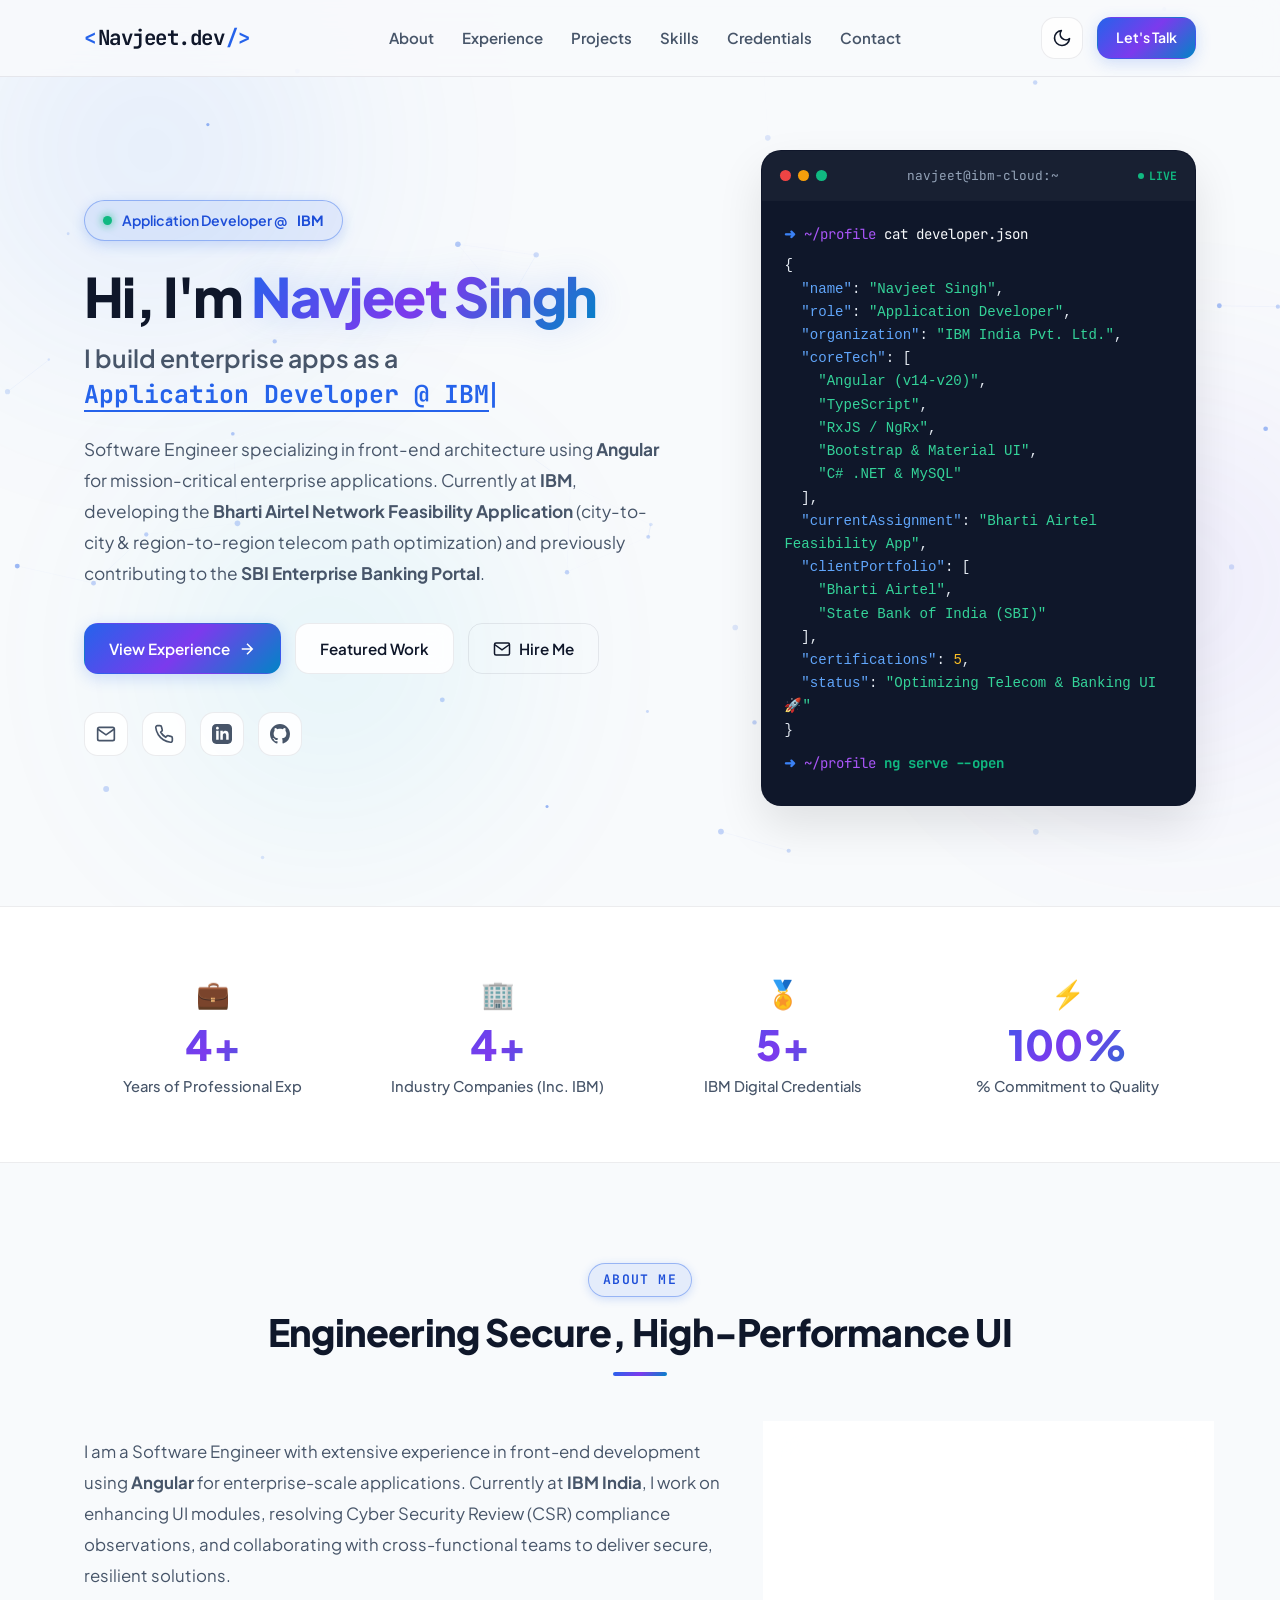
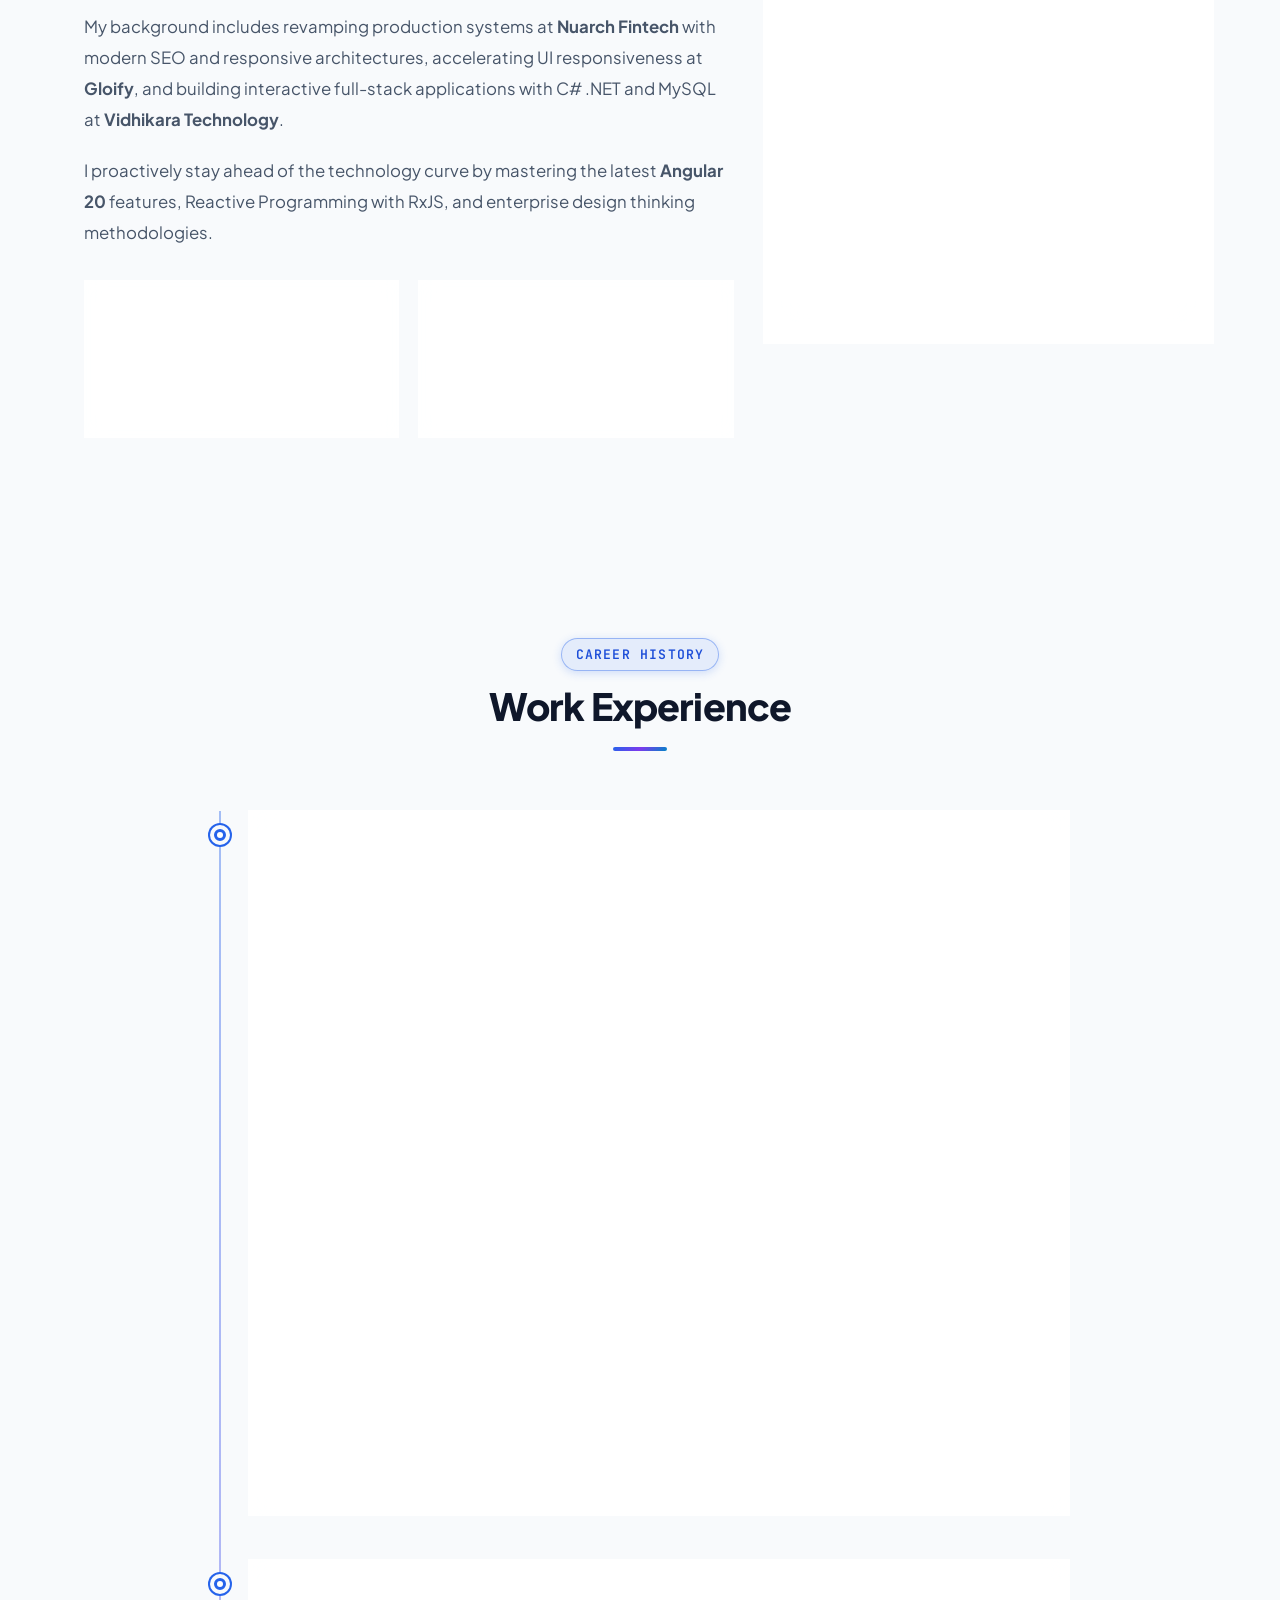
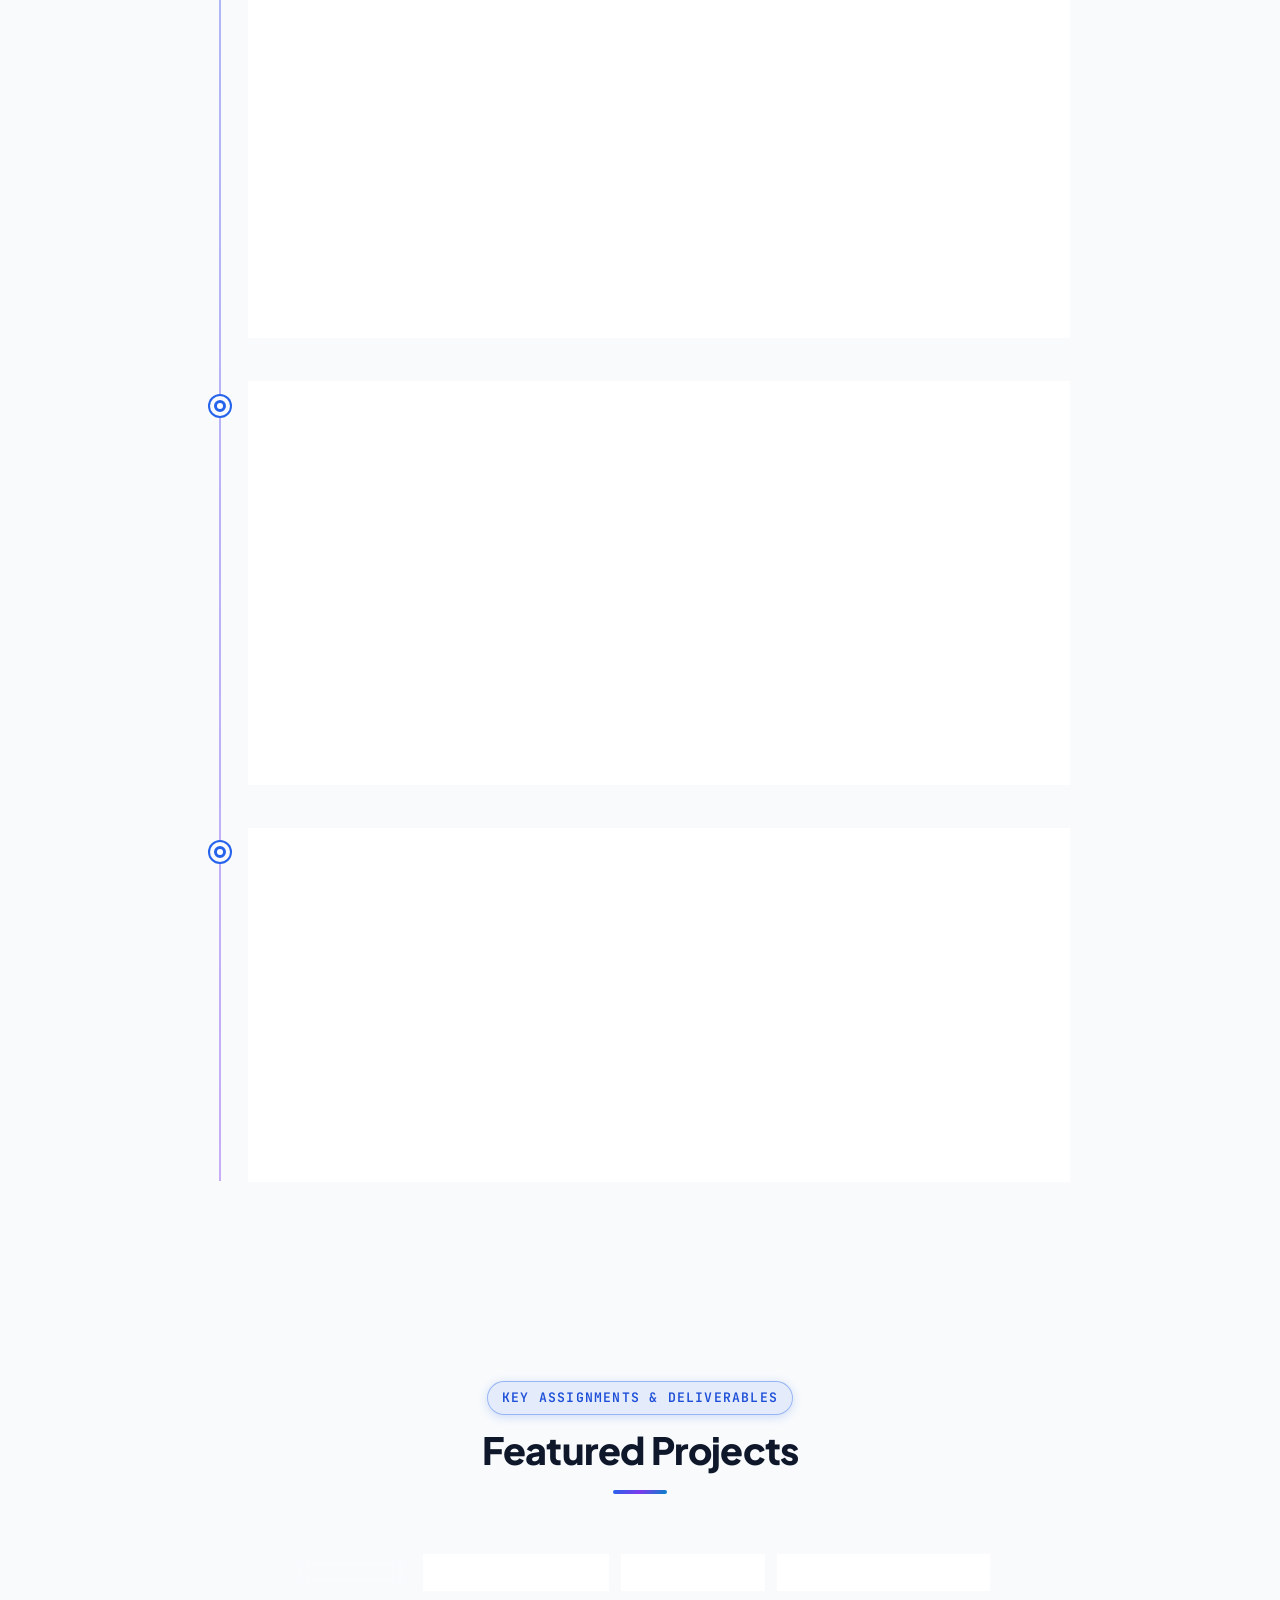
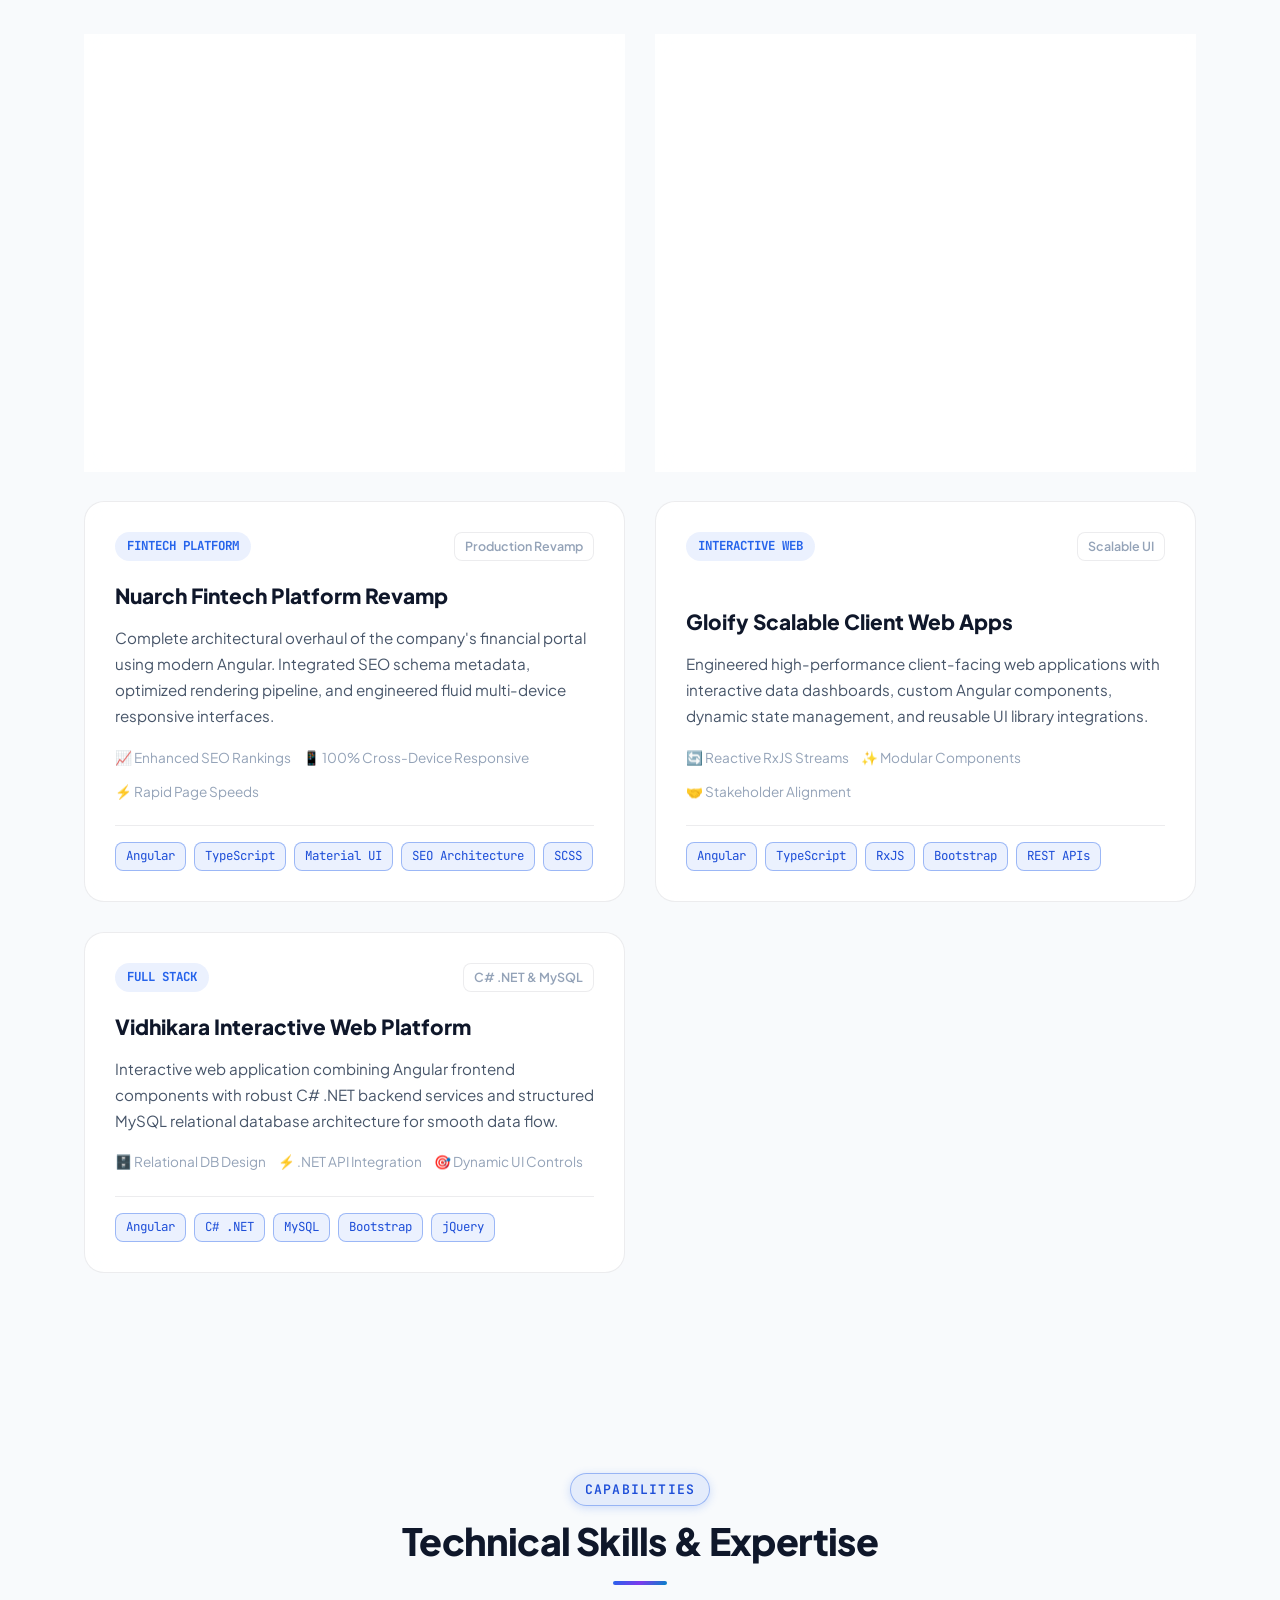
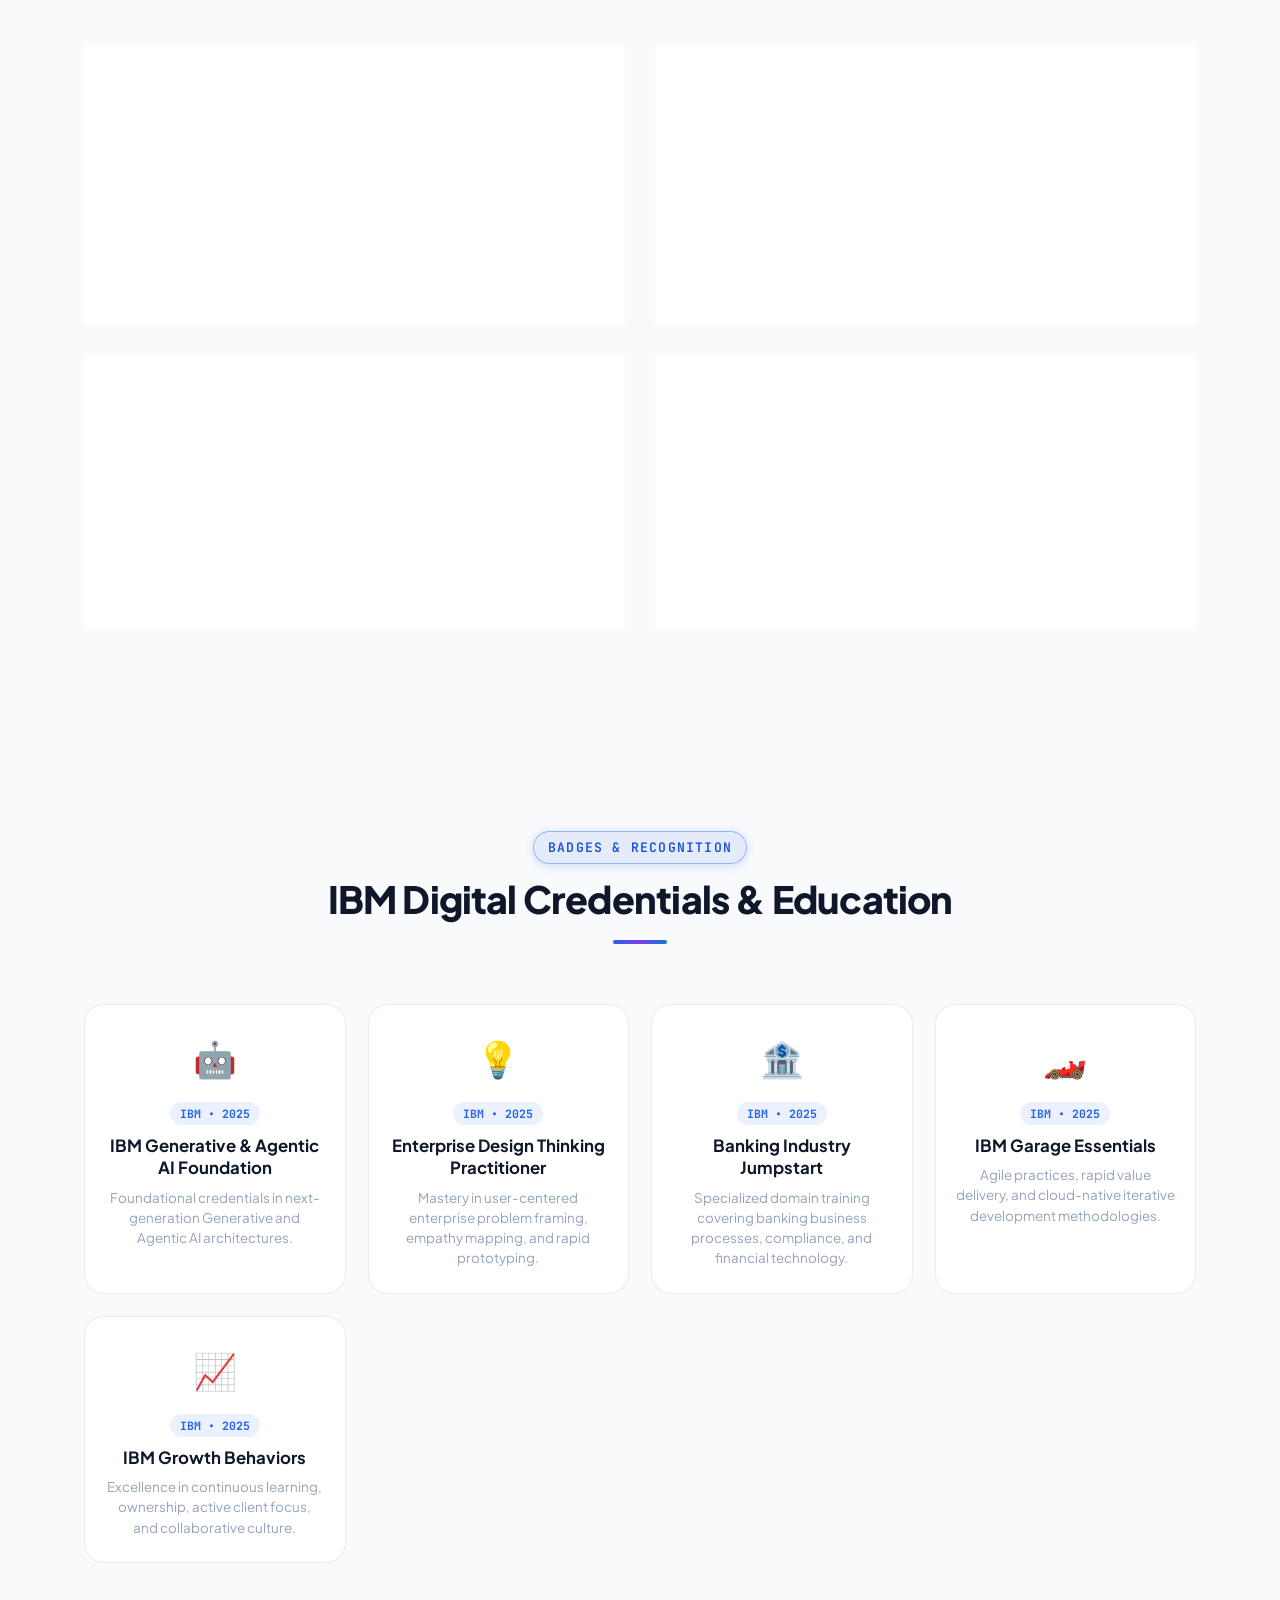
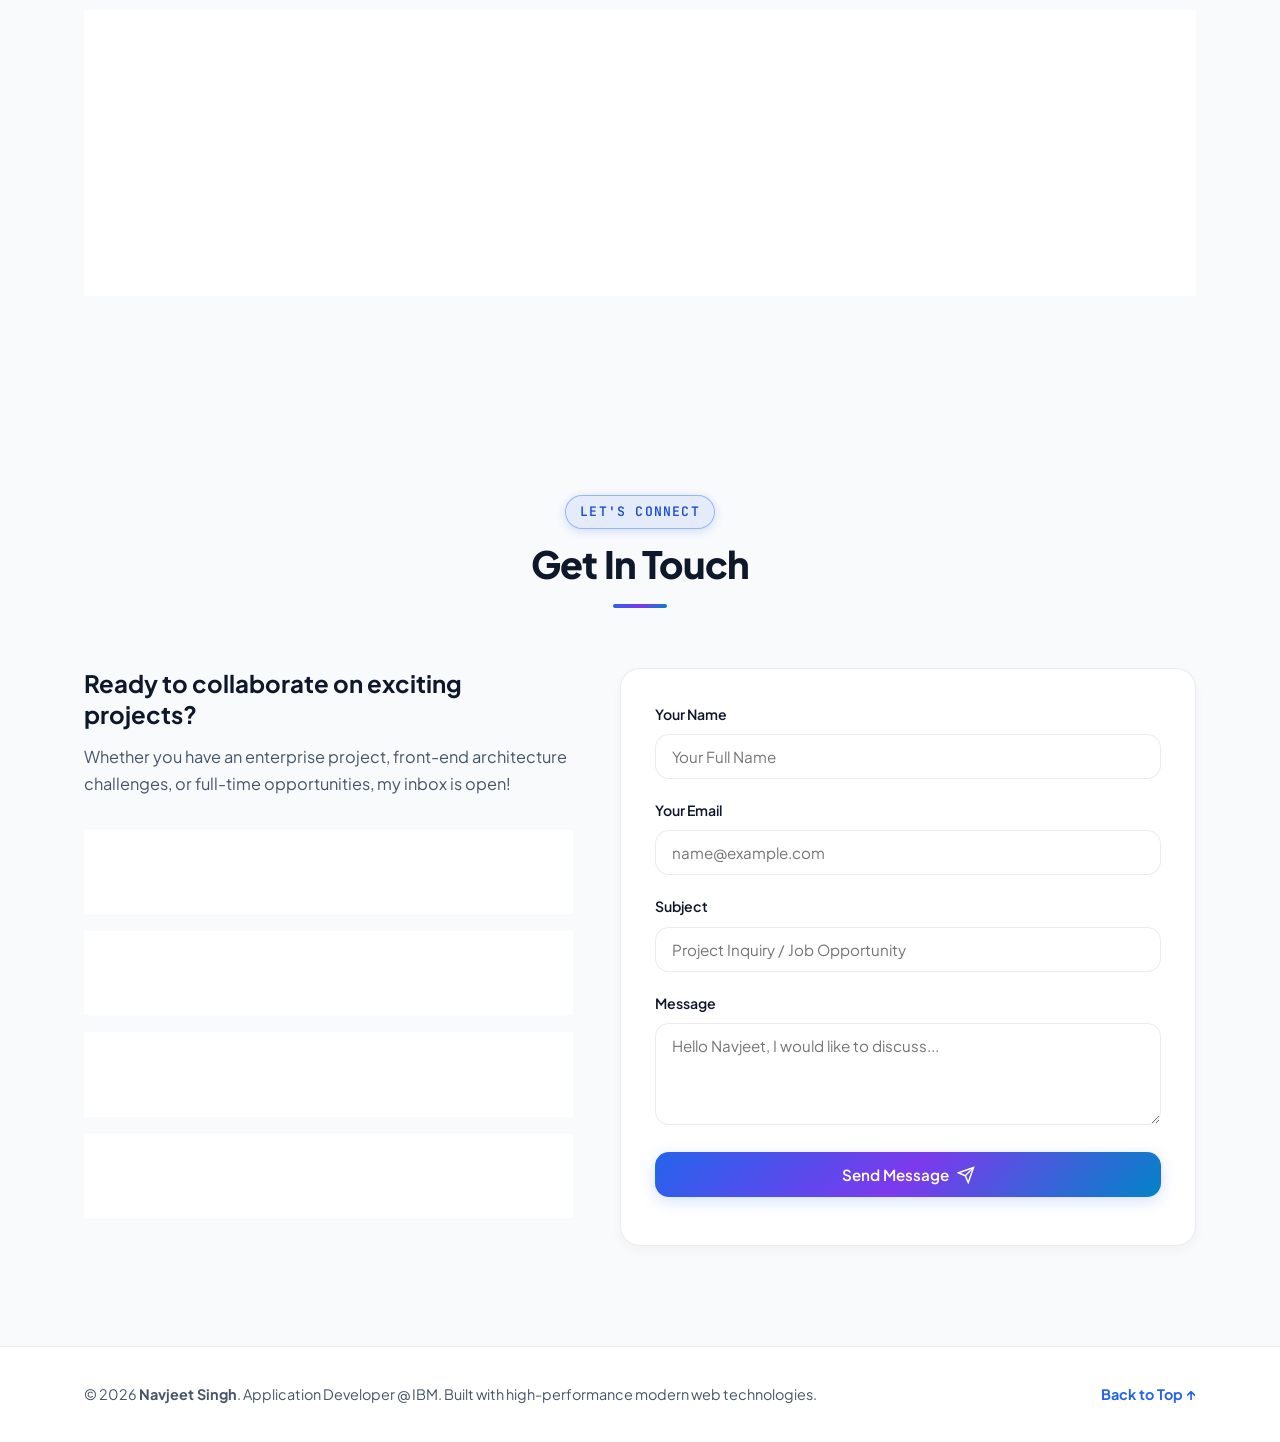
==== index.html @ c09e9623 "Initial commit of Navjeet Singh professional portfolio" ====
<!DOCTYPE html>
<html lang="en" data-theme="dark">
<head>
  <meta charset="UTF-8">
  <meta name="viewport" content="width=device-width, initial-scale=1.0">
  <meta name="description" content="Navjeet Singh — Application Developer & Senior Front-End Engineer at IBM. Specializing in Angular, TypeScript, Enterprise Web Architecture, and Scalable UI Systems.">
  <meta name="keywords" content="Navjeet Singh, Application Developer, IBM, Angular Developer, TypeScript, Frontend Engineer, Software Engineer, Portfolio">
  <meta name="author" content="Navjeet Singh">
  <title>Navjeet Singh | Application Developer @ IBM</title>

  <!-- Google Fonts Preconnect & Inter / JetBrains Mono -->
  <link rel="preconnect" href="https://fonts.googleapis.com">
  <link rel="preconnect" href="https://fonts.gstatic.com" crossorigin>
  <link href="https://fonts.googleapis.com/css2?family=Plus+Jakarta+Sans:wght@300;400;500;600;700;800&family=JetBrains+Mono:wght@400;500;600;700&display=swap" rel="stylesheet">

  <link rel="stylesheet" href="style.css">
</head>
<body>

  <!-- Ambient Background Glow & Canvas Animation -->
  <div class="bg-glow-orb orb-1"></div>
  <div class="bg-glow-orb orb-2"></div>
  <div class="bg-glow-orb orb-3"></div>
  <canvas id="particle-canvas" class="particle-canvas"></canvas>

  <!-- Navigation Bar -->
  <header class="header" id="header">
    <div class="container nav-container">
      <a href="#hero" class="nav-logo" data-reveal="fade">
        <span class="logo-bracket">&lt;</span><span class="logo-name">Navjeet.dev</span><span class="logo-bracket">/&gt;</span>
      </a>

      <nav class="nav-menu" id="nav-menu">
        <ul class="nav-list">
          <li class="nav-item"><a href="#about" class="nav-link">About</a></li>
          <li class="nav-item"><a href="#experience" class="nav-link">Experience</a></li>
          <li class="nav-item"><a href="#projects" class="nav-link">Projects</a></li>
          <li class="nav-item"><a href="#skills" class="nav-link">Skills</a></li>
          <li class="nav-item"><a href="#credentials" class="nav-link">Credentials</a></li>
          <li class="nav-item"><a href="#contact" class="nav-link">Contact</a></li>
        </ul>
      </nav>

      <div class="nav-actions">
        <!-- Theme Toggle Button -->
        <button id="theme-toggle" class="theme-btn" aria-label="Toggle light and dark mode" title="Toggle Theme">
          <svg class="sun-icon" viewBox="0 0 24 24" fill="none" stroke="currentColor" stroke-width="2" stroke-linecap="round" stroke-linejoin="round">
            <circle cx="12" cy="12" r="5"></circle>
            <line x1="12" y1="1" x2="12" y2="3"></line>
            <line x1="12" y1="21" x2="12" y2="23"></line>
            <line x1="4.22" y1="4.22" x2="5.64" y2="5.64"></line>
            <line x1="18.36" y1="18.36" x2="19.78" y2="19.78"></line>
            <line x1="1" y1="12" x2="3" y2="12"></line>
            <line x1="21" y1="12" x2="23" y2="12"></line>
            <line x1="4.22" y1="19.78" x2="5.64" y2="18.36"></line>
            <line x1="18.36" y1="5.64" x2="19.78" y2="4.22"></line>
          </svg>
          <svg class="moon-icon" viewBox="0 0 24 24" fill="none" stroke="currentColor" stroke-width="2" stroke-linecap="round" stroke-linejoin="round">
            <path d="M21 12.79A9 9 0 1 1 11.21 3 7 7 0 0 0 21 12.79z"></path>
          </svg>
        </button>

        <!-- Connect Button -->
        <a href="#contact" class="btn btn-sm btn-primary nav-cta">Let's Talk</a>

        <!-- Mobile Menu Toggle -->
        <button id="nav-toggle" class="nav-toggle" aria-label="Open menu">
          <span></span>
          <span></span>
          <span></span>
        </button>
      </div>
    </div>
  </header>

  <main>
    <!-- Hero Section -->
    <section class="hero section" id="hero">
      <div class="container hero-container">
        <div class="hero-content" data-reveal="fade-up">
          <div class="hero-badge animate-float">
            <span class="status-dot"></span> Application Developer @ <strong>IBM</strong>
          </div>
          <h1 class="hero-title">
            Hi, I'm <span class="highlight glow-text">Navjeet Singh</span>
          </h1>
          <h2 class="hero-subtitle">
            I build enterprise apps as a <br>
            <span class="typed-text" id="typed-text">Angular Specialist</span><span class="cursor">|</span>
          </h2>
          <p class="hero-description">
            Software Engineer specializing in front-end architecture using <strong>Angular</strong> for mission-critical enterprise applications. Currently at <strong>IBM</strong>, developing the <strong>Bharti Airtel Network Feasibility Application</strong> (city-to-city &amp; region-to-region telecom path optimization) and previously contributing to the <strong>SBI Enterprise Banking Portal</strong>.
          </p>
          <div class="hero-buttons">
            <a href="#experience" class="btn btn-primary ripple-btn">
              <span>View Experience</span>
              <svg viewBox="0 0 24 24" width="18" height="18" fill="none" stroke="currentColor" stroke-width="2"><path d="M5 12h14M12 5l7 7-7 7"/></svg>
            </a>
            <a href="#projects" class="btn btn-secondary ripple-btn">Featured Work</a>
            <a href="mailto:navjeetbisht18@gmail.com" class="btn btn-outline ripple-btn">
              <svg viewBox="0 0 24 24" width="18" height="18" fill="none" stroke="currentColor" stroke-width="2"><path d="M4 4h16c1.1 0 2 .9 2 2v12c0 1.1-.9 2-2 2H4c-1.1 0-2-.9-2-2V6c0-1.1.9-2 2-2z"/><polyline points="22,6 12,13 2,6"/></svg>
              Hire Me
            </a>
          </div>
          <div class="hero-socials">
            <a href="mailto:navjeetbisht18@gmail.com" aria-label="Email" class="social-icon" title="Email: navjeetbisht18@gmail.com">
              <svg viewBox="0 0 24 24" fill="none" stroke="currentColor" stroke-width="2"><path d="M4 4h16c1.1 0 2 .9 2 2v12c0 1.1-.9 2-2 2H4c-1.1 0-2-.9-2-2V6c0-1.1.9-2 2-2z"/><polyline points="22,6 12,13 2,6"/></svg>
            </a>
            <a href="tel:7078687558" aria-label="Phone" class="social-icon" title="Call: +91 7078687558">
              <svg viewBox="0 0 24 24" fill="none" stroke="currentColor" stroke-width="2"><path d="M22 16.92v3a2 2 0 0 1-2.18 2 19.79 19.79 0 0 1-8.63-3.07 19.5 19.5 0 0 1-6-6 19.79 19.79 0 0 1-3.07-8.67A2 2 0 0 1 4.11 2h3a2 2 0 0 1 2 1.72 12.84 12.84 0 0 0 .7 2.81 2 2 0 0 1-.45 2.11L8.09 9.91a16 16 0 0 0 6 6l1.27-1.27a2 2 0 0 1 2.11-.45 12.84 12.84 0 0 0 2.81.7A2 2 0 0 1 22 16.92z"/></svg>
            </a>
            <a href="https://linkedin.com" target="_blank" rel="noopener noreferrer" aria-label="LinkedIn" class="social-icon" title="LinkedIn Profile">
              <svg viewBox="0 0 24 24" fill="currentColor"><path d="M19 0h-14c-2.761 0-5 2.239-5 5v14c0 2.761 2.239 5 5 5h14c2.762 0 5-2.239 5-5v-14c0-2.761-2.238-5-5-5zm-11 19h-3v-11h3v11zm-1.5-12.268c-.966 0-1.75-.79-1.75-1.764s.784-1.764 1.75-1.764 1.75.79 1.75 1.764-.783 1.764-1.75 1.764zm13.5 12.268h-3v-5.604c0-3.368-4-3.113-4 0v5.604h-3v-11h3v1.765c1.396-2.586 7-2.777 7 2.476v6.759z"/></svg>
            </a>
            <a href="https://github.com" target="_blank" rel="noopener noreferrer" aria-label="GitHub" class="social-icon" title="GitHub Profile">
              <svg viewBox="0 0 24 24" fill="currentColor"><path d="M12 0C5.37 0 0 5.37 0 12c0 5.31 3.435 9.795 8.205 11.385.6.105.825-.255.825-.57 0-.285-.015-1.23-.015-2.235-3.015.555-3.795-.735-4.035-1.41-.135-.345-.72-1.41-1.23-1.695-.42-.225-1.02-.78-.015-.795.945-.015 1.62.87 1.845 1.23 1.08 1.815 2.805 1.305 3.495.99.105-.78.42-1.305.765-1.605-2.67-.3-5.46-1.335-5.46-5.925 0-1.305.465-2.385 1.23-3.225-.12-.3-.54-1.53.12-3.18 0 0 1.005-.315 3.3 1.23.96-.27 1.98-.405 3-.405s2.04.135 3 .405c2.295-1.56 3.3-1.23 3.3-1.23.66 1.65.24 2.88.12 3.18.765.84 1.23 1.905 1.23 3.225 0 4.605-2.805 5.625-5.475 5.925.435.375.81 1.095.81 2.22 0 1.605-.015 2.895-.015 3.3 0 .315.225.69.825.57A12.02 12.02 0 0 0 24 12c0-6.63-5.37-12-12-12z"/></svg>
            </a>
          </div>
        </div>

        <!-- Interactive 3D Tilt Developer Terminal Mockup -->
        <div class="hero-visual" data-reveal="fade-left">
          <div class="tilt-card-wrapper">
            <div class="terminal-card interactive-tilt" id="terminal-card">
              <div class="terminal-header">
                <div class="terminal-dots">
                  <span class="dot red"></span>
                  <span class="dot yellow"></span>
                  <span class="dot green"></span>
                </div>
                <span class="terminal-title">navjeet@ibm-cloud:~</span>
                <span class="terminal-status"><span class="pulse-dot"></span> LIVE</span>
              </div>
              <div class="terminal-body">
                <div class="code-line"><span class="cmd-prompt">➜</span> <span class="cmd-folder">~/profile</span> <span class="cmd-text">cat developer.json</span></div>
                <pre class="code-output"><code>{
  <span class="json-key">"name"</span>: <span class="json-str">"Navjeet Singh"</span>,
  <span class="json-key">"role"</span>: <span class="json-str">"Application Developer"</span>,
  <span class="json-key">"organization"</span>: <span class="json-str">"IBM India Pvt. Ltd."</span>,
  <span class="json-key">"coreTech"</span>: [
    <span class="json-str">"Angular (v14-v20)"</span>,
    <span class="json-str">"TypeScript"</span>,
    <span class="json-str">"RxJS / NgRx"</span>,
    <span class="json-str">"Bootstrap & Material UI"</span>,
    <span class="json-str">"C# .NET & MySQL"</span>
  ],
  <span class="json-key">"currentAssignment"</span>: <span class="json-str">"Bharti Airtel Feasibility App"</span>,
  <span class="json-key">"clientPortfolio"</span>: [
    <span class="json-str">"Bharti Airtel"</span>,
    <span class="json-str">"State Bank of India (SBI)"</span>
  ],
  <span class="json-key">"certifications"</span>: <span class="json-num">5</span>,
  <span class="json-key">"status"</span>: <span class="json-str">"Optimizing Telecom & Banking UI 🚀"</span>
}</code></pre>
                <div class="code-line"><span class="cmd-prompt">➜</span> <span class="cmd-folder">~/profile</span> <span class="cmd-blink">ng serve --open</span></div>
              </div>
            </div>
          </div>
        </div>
      </div>
    </section>

    <!-- Metrics / Stats Bar with Counter Animation -->
    <section class="stats-section">
      <div class="container stats-grid">
        <div class="stat-card" data-reveal="fade-up" data-delay="100">
          <div class="stat-icon-wrapper">💼</div>
          <h3 class="stat-number" data-target="4">0</h3>
          <p class="stat-label">Years of Professional Exp</p>
        </div>
        <div class="stat-card" data-reveal="fade-up" data-delay="200">
          <div class="stat-icon-wrapper">🏢</div>
          <h3 class="stat-number" data-target="4">0</h3>
          <p class="stat-label">Industry Companies (Inc. IBM)</p>
        </div>
        <div class="stat-card" data-reveal="fade-up" data-delay="300">
          <div class="stat-icon-wrapper">🏅</div>
          <h3 class="stat-number" data-target="5">0</h3>
          <p class="stat-label">IBM Digital Credentials</p>
        </div>
        <div class="stat-card" data-reveal="fade-up" data-delay="400">
          <div class="stat-icon-wrapper">⚡</div>
          <h3 class="stat-number" data-target="100">0</h3>
          <p class="stat-label">% Commitment to Quality</p>
        </div>
      </div>
    </section>

    <!-- About Section -->
    <section class="section about-section" id="about">
      <div class="container">
        <div class="section-header" data-reveal="fade-up">
          <span class="section-tag">About Me</span>
          <h2 class="section-title">Engineering Secure, High-Performance UI</h2>
          <div class="section-divider"></div>
        </div>

        <div class="about-grid">
          <div class="about-text" data-reveal="fade-right">
            <p>
              I am a Software Engineer with extensive experience in front-end development using <strong>Angular</strong> for enterprise-scale applications. Currently at <strong>IBM India</strong>, I work on enhancing UI modules, resolving Cyber Security Review (CSR) compliance observations, and collaborating with cross-functional teams to deliver secure, resilient solutions.
            </p>
            <p>
              My background includes revamping production systems at <strong>Nuarch Fintech</strong> with modern SEO and responsive architectures, accelerating UI responsiveness at <strong>Gloify</strong>, and building interactive full-stack applications with C# .NET and MySQL at <strong>Vidhikara Technology</strong>.
            </p>
            <p>
              I proactively stay ahead of the technology curve by mastering the latest <strong>Angular 20</strong> features, Reactive Programming with RxJS, and enterprise design thinking methodologies.
            </p>

            <div class="about-highlights">
              <div class="highlight-item interactive-tilt">
                <span class="highlight-icon">🔒</span>
                <div>
                  <strong>Enterprise Security & CSR</strong>
                  <p>Experienced in Cyber Security Review (CSR) remediation, compliance standards, and Java Portal Adapters.</p>
                </div>
              </div>
              <div class="highlight-item interactive-tilt">
                <span class="highlight-icon">⚡</span>
                <div>
                  <strong>Scalable Modern Angular</strong>
                  <p>Expert in state management, standalone components, dynamic forms, and seamless responsive design.</p>
                </div>
              </div>
            </div>
          </div>

          <div class="about-card interactive-tilt" data-reveal="fade-left">
            <div class="about-card-badge">PROFILE OVERVIEW</div>
            <h3>Quick Details</h3>
            <ul class="details-list">
              <li><span class="detail-label">Name:</span> <span class="detail-value">Navjeet Singh</span></li>
              <li><span class="detail-label">Current Org:</span> <span class="detail-value text-accent">IBM India Pvt. Ltd.</span></li>
              <li><span class="detail-label">Phone:</span> <span class="detail-value">+91 7078687558</span></li>
              <li><span class="detail-label">Email:</span> <span class="detail-value">navjeetbisht18@gmail.com</span></li>
              <li><span class="detail-label">Location:</span> <span class="detail-value">India</span></li>
              <li><span class="detail-label">Languages:</span> <span class="detail-value">Hindi (Fluent), English (Good)</span></li>
              <li><span class="detail-label">Status:</span> <span class="detail-value badge-success">Open to Opportunities</span></li>
            </ul>
          </div>
        </div>
      </div>
    </section>

    <!-- Experience Section (Interactive Timeline) -->
    <section class="section experience-section" id="experience">
      <div class="container">
        <div class="section-header" data-reveal="fade-up">
          <span class="section-tag">Career History</span>
          <h2 class="section-title">Work Experience</h2>
          <div class="section-divider"></div>
        </div>

        <div class="timeline">
          <!-- Item 1: IBM -->
          <div class="timeline-item" data-reveal="fade-up">
            <div class="timeline-marker ibm-marker">
              <span class="marker-pulse"></span>
            </div>
            <div class="timeline-content interactive-tilt">
              <div class="timeline-meta">
                <div class="role-company">
                  <span class="timeline-role">Application Developer</span>
                  <span class="timeline-company-badge">IBM India Pvt. Ltd.</span>
                </div>
                <span class="timeline-date">May 2025 - Present</span>
              </div>

              <!-- Current Assignment: Bharti Airtel -->
              <div class="timeline-project-highlight" style="margin-bottom: 12px; border-left-color: #ef4444; background: rgba(239, 68, 68, 0.08);">
                <strong>🌟 Current Assignment: Angular Developer — Bharti Airtel Project</strong>
              </div>
              <ul class="timeline-bullets" style="margin-bottom: 18px;">
                <li>Engineered and scaled the enterprise <strong>Network Feasibility Application</strong> for Bharti Airtel, enabling real-time network feasibility analysis across cities and regions nationwide.</li>
                <li>Implemented pathfinding UI algorithms to determine, visualize, and recommend the <strong>best feasible network paths</strong>, latency metrics, and optimal routing topologies.</li>
                <li>Built interactive and responsive data dashboards for telecom engineers to analyze bandwidth capacity, route feasibility, and cross-region node connections.</li>
                <li>Optimized front-end state management and UI responsiveness for high-volume network telemetry datasets using Angular and RxJS.</li>
              </ul>

              <!-- Previous Assignment: SBI -->
              <div class="timeline-project-highlight">
                <strong>Previous Assignment: Portal UI Developer — State Bank of India (SBI)</strong>
              </div>
              <ul class="timeline-bullets">
                <li>Developed and maintained web-based enterprise portal for secure access to banking services using Angular / AngularJS with Java Portal Adapter integration.</li>
                <li>Adhered to strict banking security and compliance standards including resolution of Cyber Security Review (CSR) observations.</li>
                <li>Proactively practiced modern Angular (Angular 20) design patterns for future architectural readiness.</li>
              </ul>
              <div class="timeline-tags">
                <span>Bharti Airtel Feasibility</span>
                <span>Network Pathfinding</span>
                <span>Angular</span>
                <span>TypeScript</span>
                <span>SBI Banking Portal</span>
                <span>CSR Security</span>
                <span>RxJS</span>
              </div>
            </div>
          </div>

          <!-- Item 2: Nuarch Fintech -->
          <div class="timeline-item" data-reveal="fade-up">
            <div class="timeline-marker">
              <span class="marker-pulse"></span>
            </div>
            <div class="timeline-content interactive-tilt">
              <div class="timeline-meta">
                <div class="role-company">
                  <span class="timeline-role">Angular Developer</span>
                  <span class="timeline-company-badge">Nuarch Fintech</span>
                </div>
                <span class="timeline-date">Oct 2023 - Apr 2025</span>
              </div>
              <ul class="timeline-bullets">
                <li>Revamped the entire company fintech website using Angular, significantly improving user experience, Lighthouse performance, and load speeds.</li>
                <li>Implemented SEO best practices (meta tags, structured schema data, keyword optimization), boosting search engine discovery and organic visibility.</li>
                <li>Engineered fully responsive, accessible cross-device UI with modern design components.</li>
                <li>Conducted regular SEO and technical audits to resolve performance bottlenecks and optimize information architecture.</li>
              </ul>
              <div class="timeline-tags">
                <span>Angular</span>
                <span>TypeScript</span>
                <span>SEO Optimization</span>
                <span>Fintech UI</span>
                <span>Responsive Design</span>
              </div>
            </div>
          </div>

          <!-- Item 3: Gloify -->
          <div class="timeline-item" data-reveal="fade-up">
            <div class="timeline-marker">
              <span class="marker-pulse"></span>
            </div>
            <div class="timeline-content interactive-tilt">
              <div class="timeline-meta">
                <div class="role-company">
                  <span class="timeline-role">Angular Developer</span>
                  <span class="timeline-company-badge">Gloify</span>
                </div>
                <span class="timeline-date">May 2022 - Oct 2023</span>
              </div>
              <ul class="timeline-bullets">
                <li>Developed scalable, high-performance web applications using Angular, TypeScript, and modern JavaScript.</li>
                <li>Contributed to UI/UX overhauls that elevated application responsiveness, reducing bounce rates and boosting user engagement.</li>
                <li>Conducted peer code reviews, guided junior developers, and shared best practices across sprint cycles.</li>
                <li>Partnered with product managers and business stakeholders to translate complex requirements into clean UI deliverables.</li>
              </ul>
              <div class="timeline-tags">
                <span>Angular</span>
                <span>TypeScript</span>
                <span>UI/UX Architecture</span>
                <span>Peer Code Reviews</span>
                <span>RxJS</span>
              </div>
            </div>
          </div>

          <!-- Item 4: Vidhikara -->
          <div class="timeline-item" data-reveal="fade-up">
            <div class="timeline-marker">
              <span class="marker-pulse"></span>
            </div>
            <div class="timeline-content interactive-tilt">
              <div class="timeline-meta">
                <div class="role-company">
                  <span class="timeline-role">Junior Software Developer</span>
                  <span class="timeline-company-badge">Vidhikara Technology</span>
                </div>
                <span class="timeline-date">Jul 2021 - Apr 2022</span>
              </div>
              <ul class="timeline-bullets">
                <li>Built dynamic front-end components using Angular, Bootstrap, HTML5, and CSS3.</li>
                <li>Learned and developed full-stack web applications utilizing C# .NET and MySQL in a high-velocity production environment.</li>
                <li>Designed and optimized MySQL relational database schemas to ensure reliable data flow and query efficiency.</li>
                <li>Enhanced client-side interactivity and data handling across core web modules.</li>
              </ul>
              <div class="timeline-tags">
                <span>Angular</span>
                <span>Bootstrap</span>
                <span>C# .NET</span>
                <span>MySQL</span>
                <span>JavaScript</span>
              </div>
            </div>
          </div>
        </div>
      </div>
    </section>

    <!-- Key Projects Section -->
    <section class="section projects-section" id="projects">
      <div class="container">
        <div class="section-header" data-reveal="fade-up">
          <span class="section-tag">Key Assignments & Deliverables</span>
          <h2 class="section-title">Featured Projects</h2>
          <div class="section-divider"></div>
        </div>

        <!-- Filter tabs -->
        <div class="project-filters" data-reveal="fade-up">
          <button class="filter-btn active" data-filter="all">All Projects</button>
          <button class="filter-btn" data-filter="enterprise">Enterprise & Banking</button>
          <button class="filter-btn" data-filter="fintech">Fintech & Web</button>
          <button class="filter-btn" data-filter="fullstack">Full Stack (.NET/MySQL)</button>
        </div>

        <div class="projects-grid">
          <!-- Project 1: Bharti Airtel Network Feasibility Engine -->
          <article class="project-card interactive-tilt" data-category="enterprise" data-reveal="fade-up">
            <div class="project-header">
              <span class="project-tag" style="background: rgba(239, 68, 68, 0.15); color: #f87171; border-color: rgba(239, 68, 68, 0.3);">Telecom Feasibility</span>
              <div class="project-status-badge" style="color: #f87171; border-color: rgba(239, 68, 68, 0.25);">Bharti Airtel • IBM</div>
            </div>
            <div class="project-body">
              <h3 class="project-title">Bharti Airtel Network Feasibility Application</h3>
              <p class="project-desc">
                Enterprise telecom feasibility platform built with Angular to determine network availability and feasibility from city to city and region to region. Dynamically calculates and visualizes the best feasible network paths, hop latency, and bandwidth routes.
              </p>
              <div class="project-features">
                <span>🌐 City-to-City Feasibility</span>
                <span>📍 Best Feasible Path Algorithm UI</span>
                <span>⚡ Latency &amp; Bandwidth Routing</span>
              </div>
              <div class="project-tech">
                <span>Angular</span>
                <span>TypeScript</span>
                <span>Network Topology UI</span>
                <span>RxJS State</span>
                <span>SCSS</span>
              </div>
            </div>
          </article>

          <!-- Project 2: SBI Enterprise Portal -->
          <article class="project-card interactive-tilt" data-category="enterprise" data-reveal="fade-up" data-delay="100">
            <div class="project-header">
              <span class="project-tag enterprise-tag">Enterprise Banking</span>
              <div class="project-status-badge">SBI • IBM</div>
            </div>
            <div class="project-body">
              <h3 class="project-title">SBI Web-Based Enterprise Portal</h3>
              <p class="project-desc">
                High-security enterprise web portal built for State Bank of India providing authorized access to business services. Engineered with strict Cyber Security Review (CSR) remediation, responsive UI modules, and seamless Java Portal Adapter integration.
              </p>
              <div class="project-features">
                <span>🛡️ CSR Security Fixes</span>
                <span>⚡ High-Availability UI</span>
                <span>🚀 Angular 20 Readiness</span>
              </div>
              <div class="project-tech">
                <span>Angular / AngularJS</span>
                <span>TypeScript</span>
                <span>Java Adapter</span>
                <span>Cyber Security</span>
                <span>CSS3</span>
              </div>
            </div>
          </article>

          <!-- Project 2: Nuarch Fintech Platform -->
          <article class="project-card interactive-tilt" data-category="fintech" data-reveal="fade-up" data-delay="100">
            <div class="project-header">
              <span class="project-tag fintech-tag">Fintech Platform</span>
              <div class="project-status-badge">Production Revamp</div>
            </div>
            <div class="project-body">
              <h3 class="project-title">Nuarch Fintech Platform Revamp</h3>
              <p class="project-desc">
                Complete architectural overhaul of the company's financial portal using modern Angular. Integrated SEO schema metadata, optimized rendering pipeline, and engineered fluid multi-device responsive interfaces.
              </p>
              <div class="project-features">
                <span>📈 Enhanced SEO Rankings</span>
                <span>📱 100% Cross-Device Responsive</span>
                <span>⚡ Rapid Page Speeds</span>
              </div>
              <div class="project-tech">
                <span>Angular</span>
                <span>TypeScript</span>
                <span>Material UI</span>
                <span>SEO Architecture</span>
                <span>SCSS</span>
              </div>
            </div>
          </article>

          <!-- Project 3: Gloify Web Application -->
          <article class="project-card interactive-tilt" data-category="fintech" data-reveal="fade-up" data-delay="200">
            <div class="project-header">
              <span class="project-tag web-tag">Interactive Web</span>
              <div class="project-status-badge">Scalable UI</div>
            </div>
            <div class="project-body">
              <h3 class="project-title">Gloify Scalable Client Web Apps</h3>
              <p class="project-desc">
                Engineered high-performance client-facing web applications with interactive data dashboards, custom Angular components, dynamic state management, and reusable UI library integrations.
              </p>
              <div class="project-features">
                <span>🔄 Reactive RxJS Streams</span>
                <span>✨ Modular Components</span>
                <span>🤝 Stakeholder Alignment</span>
              </div>
              <div class="project-tech">
                <span>Angular</span>
                <span>TypeScript</span>
                <span>RxJS</span>
                <span>Bootstrap</span>
                <span>REST APIs</span>
              </div>
            </div>
          </article>

          <!-- Project 4: Vidhikara Full-Stack App -->
          <article class="project-card interactive-tilt" data-category="fullstack" data-reveal="fade-up" data-delay="300">
            <div class="project-header">
              <span class="project-tag fullstack-tag">Full Stack</span>
              <div class="project-status-badge">C# .NET & MySQL</div>
            </div>
            <div class="project-body">
              <h3 class="project-title">Vidhikara Interactive Web Platform</h3>
              <p class="project-desc">
                Interactive web application combining Angular frontend components with robust C# .NET backend services and structured MySQL relational database architecture for smooth data flow.
              </p>
              <div class="project-features">
                <span>🗄️ Relational DB Design</span>
                <span>⚡ .NET API Integration</span>
                <span>🎯 Dynamic UI Controls</span>
              </div>
              <div class="project-tech">
                <span>Angular</span>
                <span>C# .NET</span>
                <span>MySQL</span>
                <span>Bootstrap</span>
                <span>jQuery</span>
              </div>
            </div>
          </article>
        </div>
      </div>
    </section>

    <!-- Skills & Tech Stack Section -->
    <section class="section skills-section" id="skills">
      <div class="container">
        <div class="section-header" data-reveal="fade-up">
          <span class="section-tag">Capabilities</span>
          <h2 class="section-title">Technical Skills & Expertise</h2>
          <div class="section-divider"></div>
        </div>

        <div class="skills-categories">
          <!-- Category 1: Front-End Core -->
          <div class="skill-category-card interactive-tilt" data-reveal="fade-right">
            <div class="category-header">
              <div class="cat-icon-badge">🅰️</div>
              <div>
                <h3>Front-End Core & Frameworks</h3>
                <p>Primary specialization in Angular ecosystem</p>
              </div>
            </div>
            <div class="skills-chips">
              <span class="chip chip-highlight">Angular (v14 - v20)</span>
              <span class="chip chip-highlight">TypeScript</span>
              <span class="chip">JavaScript (ES6+)</span>
              <span class="chip">AngularJS</span>
              <span class="chip">RxJS</span>
              <span class="chip">HTML5 / CSS3</span>
              <span class="chip">Bootstrap</span>
              <span class="chip">Material UI</span>
              <span class="chip">jQuery</span>
            </div>
          </div>

          <!-- Category 2: Backend & Database -->
          <div class="skill-category-card interactive-tilt" data-reveal="fade-left">
            <div class="category-header">
              <div class="cat-icon-badge">⚙️</div>
              <div>
                <h3>Backend & Database</h3>
                <p>Enterprise integrations and data layers</p>
              </div>
            </div>
            <div class="skills-chips">
              <span class="chip chip-highlight">C# .NET</span>
              <span class="chip chip-highlight">MySQL Database</span>
              <span class="chip">RESTful APIs</span>
              <span class="chip">Java Portal Adapter Integration</span>
              <span class="chip">JSON Data Modeling</span>
              <span class="chip">CRUD Operations</span>
            </div>
          </div>

          <!-- Category 3: Enterprise & Security -->
          <div class="skill-category-card interactive-tilt" data-reveal="fade-right">
            <div class="category-header">
              <div class="cat-icon-badge">🛡️</div>
              <div>
                <h3>Enterprise, Security & Compliance</h3>
                <p>Banking standards & quality practices</p>
              </div>
            </div>
            <div class="skills-chips">
              <span class="chip chip-highlight">Cyber Security Review (CSR)</span>
              <span class="chip">Enterprise Banking UI</span>
              <span class="chip">Enterprise Design Thinking</span>
              <span class="chip">SEO Audits & Optimization</span>
              <span class="chip">Web Accessibility</span>
              <span class="chip">Performance Optimization</span>
            </div>
          </div>

          <!-- Category 4: Tools & Methodologies -->
          <div class="skill-category-card interactive-tilt" data-reveal="fade-left">
            <div class="category-header">
              <div class="cat-icon-badge">🚀</div>
              <div>
                <h3>Tools & Methodologies</h3>
                <p>Collaborative workflows and engineering discipline</p>
              </div>
            </div>
            <div class="skills-chips">
              <span class="chip">Git / GitHub</span>
              <span class="chip">IBM Garage Essentials</span>
              <span class="chip">Agile / Scrum Cycles</span>
              <span class="chip">Peer Code Reviews</span>
              <span class="chip">Cross-Functional Collaboration</span>
              <span class="chip">VS Code / DevTools</span>
            </div>
          </div>
        </div>
      </div>
    </section>

    <!-- Digital Credentials & Certifications Section -->
    <section class="section credentials-section" id="credentials">
      <div class="container">
        <div class="section-header" data-reveal="fade-up">
          <span class="section-tag">Badges & Recognition</span>
          <h2 class="section-title">IBM Digital Credentials & Education</h2>
          <div class="section-divider"></div>
        </div>

        <div class="credentials-grid">
          <!-- Badge 1 -->
          <div class="credential-card interactive-tilt" data-reveal="fade-up" data-delay="100">
            <div class="cred-icon">🤖</div>
            <div class="cred-badge-tag">IBM • 2025</div>
            <h3 class="cred-title">IBM Generative & Agentic AI Foundation</h3>
            <p class="cred-desc">Foundational credentials in next-generation Generative and Agentic AI architectures.</p>
          </div>

          <!-- Badge 2 -->
          <div class="credential-card interactive-tilt" data-reveal="fade-up" data-delay="150">
            <div class="cred-icon">💡</div>
            <div class="cred-badge-tag">IBM • 2025</div>
            <h3 class="cred-title">Enterprise Design Thinking Practitioner</h3>
            <p class="cred-desc">Mastery in user-centered enterprise problem framing, empathy mapping, and rapid prototyping.</p>
          </div>

          <!-- Badge 3 -->
          <div class="credential-card interactive-tilt" data-reveal="fade-up" data-delay="200">
            <div class="cred-icon">🏦</div>
            <div class="cred-badge-tag">IBM • 2025</div>
            <h3 class="cred-title">Banking Industry Jumpstart</h3>
            <p class="cred-desc">Specialized domain training covering banking business processes, compliance, and financial technology.</p>
          </div>

          <!-- Badge 4 -->
          <div class="credential-card interactive-tilt" data-reveal="fade-up" data-delay="250">
            <div class="cred-icon">🏎️</div>
            <div class="cred-badge-tag">IBM • 2025</div>
            <h3 class="cred-title">IBM Garage Essentials</h3>
            <p class="cred-desc">Agile practices, rapid value delivery, and cloud-native iterative development methodologies.</p>
          </div>

          <!-- Badge 5 -->
          <div class="credential-card interactive-tilt" data-reveal="fade-up" data-delay="300">
            <div class="cred-icon">📈</div>
            <div class="cred-badge-tag">IBM • 2025</div>
            <h3 class="cred-title">IBM Growth Behaviors</h3>
            <p class="cred-desc">Excellence in continuous learning, ownership, active client focus, and collaborative culture.</p>
          </div>
        </div>

        <!-- Education Card Grid -->
        <div class="education-container" data-reveal="fade-up">
          <div class="education-header">
            <h3>🎓 Formal Education</h3>
          </div>
          <div class="education-grid">
            <div class="edu-card interactive-tilt">
              <div class="edu-degree">Master of Computer Applications (MCA)</div>
              <div class="edu-field">Information Technology</div>
              <div class="edu-institution">Uttaranchal University, India</div>
              <div class="edu-year">Graduated: 2019</div>
            </div>
            <div class="edu-card interactive-tilt">
              <div class="edu-degree">Bachelor of Computer Applications (BCA)</div>
              <div class="edu-field">Information Technology</div>
              <div class="edu-institution">Modern Institute of Technology, India</div>
              <div class="edu-year">Graduated: 2016</div>
            </div>
          </div>
        </div>
      </div>
    </section>

    <!-- Contact Section -->
    <section class="section contact-section" id="contact">
      <div class="container">
        <div class="section-header" data-reveal="fade-up">
          <span class="section-tag">Let's Connect</span>
          <h2 class="section-title">Get In Touch</h2>
          <div class="section-divider"></div>
        </div>

        <div class="contact-grid">
          <div class="contact-info" data-reveal="fade-right">
            <h3>Ready to collaborate on exciting projects?</h3>
            <p>
              Whether you have an enterprise project, front-end architecture challenges, or full-time opportunities, my inbox is open!
            </p>

            <div class="contact-methods">
              <div class="method-item interactive-tilt">
                <div class="method-icon">✉️</div>
                <div>
                  <strong>Email</strong>
                  <p><a href="mailto:navjeetbisht18@gmail.com">navjeetbisht18@gmail.com</a></p>
                </div>
              </div>

              <div class="method-item interactive-tilt">
                <div class="method-icon">📞</div>
                <div>
                  <strong>Phone</strong>
                  <p><a href="tel:7078687558">+91 7078687558</a></p>
                </div>
              </div>

              <div class="method-item interactive-tilt">
                <div class="method-icon">📍</div>
                <div>
                  <strong>Location</strong>
                  <p>India (Open to Hybrid / Remote)</p>
                </div>
              </div>

              <div class="method-item interactive-tilt">
                <div class="method-icon">🏢</div>
                <div>
                  <strong>Current Role</strong>
                  <p>Application Developer, IBM India Pvt. Ltd.</p>
                </div>
              </div>
            </div>
          </div>

          <form class="contact-form interactive-tilt" id="contact-form" data-reveal="fade-left">
            <div class="form-group">
              <label for="name">Your Name</label>
              <input type="text" id="name" name="name" placeholder="Your Full Name" required>
            </div>

            <div class="form-group">
              <label for="email">Your Email</label>
              <input type="email" id="email" name="email" placeholder="name@example.com" required>
            </div>

            <div class="form-group">
              <label for="subject">Subject</label>
              <input type="text" id="subject" name="subject" placeholder="Project Inquiry / Job Opportunity" required>
            </div>

            <div class="form-group">
              <label for="message">Message</label>
              <textarea id="message" name="message" rows="4" placeholder="Hello Navjeet, I would like to discuss..." required></textarea>
            </div>

            <button type="submit" class="btn btn-primary btn-block ripple-btn">
              <span>Send Message</span>
              <svg viewBox="0 0 24 24" width="18" height="18" fill="none" stroke="currentColor" stroke-width="2"><line x1="22" y1="2" x2="11" y2="13"></line><polygon points="22 2 15 22 11 13 2 9 22 2"></polygon></svg>
            </button>
            <div class="form-status" id="form-status"></div>
          </form>
        </div>
      </div>
    </section>
  </main>

  <!-- Footer -->
  <footer class="footer">
    <div class="container footer-content">
      <div class="footer-left">
        <p>&copy; <span id="year"></span> <strong>Navjeet Singh</strong>. Application Developer @ IBM. Built with high-performance modern web technologies.</p>
      </div>
      <div class="footer-right">
        <a href="#hero" class="back-to-top" aria-label="Back to top">
          Back to Top ↑
        </a>
      </div>
    </div>
  </footer>

  <script src="script.js"></script>
</body>
</html>
---- style.css ----
/* ==========================================================================
   Design Tokens & CSS Variables (Dark & Light Theme)
   ========================================================================== */
:root {
  /* Dark Theme Default */
  --bg-color: #070b14;
  --bg-secondary: #0d1322;
  --bg-card: rgba(15, 23, 42, 0.72);
  --bg-card-hover: rgba(22, 33, 62, 0.85);
  --border-color: rgba(255, 255, 255, 0.08);
  --border-color-hover: rgba(96, 165, 250, 0.45);
  
  --text-primary: #f8fafc;
  --text-secondary: #94a3b8;
  --text-muted: #64748b;

  --accent-primary: #3b82f6;
  --accent-primary-hover: #2563eb;
  --accent-secondary: #8b5cf6;
  --accent-glow: rgba(59, 130, 246, 0.35);
  --accent-gradient: linear-gradient(135deg, #3b82f6 0%, #8b5cf6 50%, #06b6d4 100%);
  --accent-gradient-hover: linear-gradient(135deg, #2563eb 0%, #7c3aed 50%, #0891b2 100%);

  --tag-bg: rgba(59, 130, 246, 0.12);
  --tag-color: #60a5fa;

  --terminal-bg: #030712;
  --header-bg: rgba(7, 11, 20, 0.82);
  
  --radius-sm: 8px;
  --radius-md: 14px;
  --radius-lg: 20px;
  --radius-full: 9999px;

  --shadow-sm: 0 4px 12px rgba(0, 0, 0, 0.25);
  --shadow-md: 0 10px 30px rgba(0, 0, 0, 0.4);
  --shadow-lg: 0 20px 45px rgba(0, 0, 0, 0.55);

  --transition-fast: 0.22s cubic-bezier(0.16, 1, 0.3, 1);
  --transition-normal: 0.35s cubic-bezier(0.16, 1, 0.3, 1);
  --transition-smooth: 0.6s cubic-bezier(0.16, 1, 0.3, 1);
}

[data-theme="light"] {
  --bg-color: #f8fafc;
  --bg-secondary: #ffffff;
  --bg-card: rgba(255, 255, 255, 0.88);
  --bg-card-hover: rgba(255, 255, 255, 0.98);
  --border-color: rgba(15, 23, 42, 0.08);
  --border-color-hover: rgba(37, 99, 235, 0.4);

  --text-primary: #0f172a;
  --text-secondary: #475569;
  --text-muted: #94a3b8;

  --accent-primary: #2563eb;
  --accent-primary-hover: #1d4ed8;
  --accent-secondary: #7c3aed;
  --accent-glow: rgba(37, 99, 235, 0.2);
  --accent-gradient: linear-gradient(135deg, #2563eb 0%, #7c3aed 50%, #0284c7 100%);
  --accent-gradient-hover: linear-gradient(135deg, #1d4ed8 0%, #6d28d9 50%, #0369a1 100%);

  --tag-bg: rgba(37, 99, 235, 0.09);
  --tag-color: #1d4ed8;

  --terminal-bg: #0f172a;
  --header-bg: rgba(248, 250, 252, 0.85);

  --shadow-sm: 0 4px 12px rgba(0, 0, 0, 0.04);
  --shadow-md: 0 10px 30px rgba(0, 0, 0, 0.07);
  --shadow-lg: 0 20px 45px rgba(0, 0, 0, 0.1);
}

/* ==========================================================================
   Base & Reset
   ========================================================================== */
*, *::before, *::after {
  box-sizing: border-box;
  margin: 0;
  padding: 0;
}

html {
  scroll-behavior: smooth;
  scroll-padding-top: 88px;
}

body {
  font-family: 'Plus Jakarta Sans', -apple-system, BlinkMacSystemFont, 'Segoe UI', Roboto, sans-serif;
  background-color: var(--bg-color);
  color: var(--text-primary);
  line-height: 1.65;
  transition: background-color var(--transition-normal), color var(--transition-normal);
  overflow-x: hidden;
  position: relative;
}

/* Ambient Background Orbs & Particle Canvas */
.particle-canvas {
  position: fixed;
  top: 0;
  left: 0;
  width: 100%;
  height: 100%;
  pointer-events: none;
  z-index: 0;
  opacity: 0.65;
}

.bg-glow-orb {
  position: fixed;
  border-radius: 50%;
  filter: blur(120px);
  pointer-events: none;
  z-index: 0;
  opacity: 0.18;
  animation: floatOrb 18s ease-in-out infinite alternate;
}

.orb-1 {
  width: 500px;
  height: 500px;
  background: radial-gradient(circle, #3b82f6 0%, transparent 70%);
  top: -100px;
  left: -100px;
}

.orb-2 {
  width: 450px;
  height: 450px;
  background: radial-gradient(circle, #8b5cf6 0%, transparent 70%);
  top: 40%;
  right: -120px;
  animation-duration: 22s;
  animation-delay: -5s;
}

.orb-3 {
  width: 400px;
  height: 400px;
  background: radial-gradient(circle, #06b6d4 0%, transparent 70%);
  bottom: 5%;
  left: 10%;
  animation-duration: 26s;
  animation-delay: -10s;
}

@keyframes floatOrb {
  0% { transform: translate(0, 0) scale(1); }
  50% { transform: translate(60px, 40px) scale(1.1); }
  100% { transform: translate(-40px, 80px) scale(0.95); }
}

main, header, footer {
  position: relative;
  z-index: 1;
}

a {
  color: inherit;
  text-decoration: none;
  transition: all var(--transition-fast);
}

ul {
  list-style: none;
}

button, input, textarea {
  font-family: inherit;
}

.container {
  width: 100%;
  max-width: 1160px;
  margin: 0 auto;
  padding: 0 24px;
}

.section {
  padding: 100px 0;
  position: relative;
}

/* ==========================================================================
   Section Header & Decorators
   ========================================================================== */
.section-header {
  text-align: center;
  margin-bottom: 60px;
}

.section-tag {
  display: inline-block;
  font-family: 'JetBrains Mono', monospace;
  font-size: 0.82rem;
  font-weight: 600;
  color: var(--tag-color);
  background-color: var(--tag-bg);
  padding: 5px 14px;
  border-radius: var(--radius-full);
  margin-bottom: 12px;
  text-transform: uppercase;
  letter-spacing: 1.2px;
  border: 1px solid var(--border-color-hover);
  box-shadow: 0 2px 10px var(--accent-glow);
}

.section-title {
  font-size: 2.35rem;
  font-weight: 800;
  letter-spacing: -0.8px;
  color: var(--text-primary);
  line-height: 1.2;
}

.section-divider {
  width: 54px;
  height: 4px;
  background: var(--accent-gradient);
  border-radius: 2px;
  margin: 18px auto 0;
  position: relative;
  overflow: hidden;
}

.section-divider::after {
  content: '';
  position: absolute;
  top: 0;
  left: -100%;
  width: 100%;
  height: 100%;
  background: rgba(255, 255, 255, 0.7);
  animation: shimmerDivider 2.5s infinite;
}

@keyframes shimmerDivider {
  0% { left: -100%; }
  50%, 100% { left: 100%; }
}

/* ==========================================================================
   Header & Navbar
   ========================================================================== */
.header {
  position: fixed;
  top: 0;
  left: 0;
  width: 100%;
  z-index: 1000;
  background-color: var(--header-bg);
  backdrop-filter: blur(16px);
  -webkit-backdrop-filter: blur(16px);
  border-bottom: 1px solid var(--border-color);
  transition: all var(--transition-normal);
}

.nav-container {
  display: flex;
  align-items: center;
  justify-content: space-between;
  height: 76px;
}

.nav-logo {
  font-family: 'JetBrains Mono', monospace;
  font-weight: 700;
  font-size: 1.3rem;
  color: var(--text-primary);
  display: flex;
  align-items: center;
  gap: 2px;
  letter-spacing: -0.5px;
}

.logo-bracket {
  color: var(--accent-primary);
  transition: transform var(--transition-fast);
}

.nav-logo:hover .logo-bracket {
  transform: scale(1.2);
}

.nav-list {
  display: flex;
  align-items: center;
  gap: 28px;
}

.nav-link {
  font-size: 0.94rem;
  font-weight: 600;
  color: var(--text-secondary);
  position: relative;
  padding: 6px 0;
}

.nav-link:hover, .nav-link.active {
  color: var(--accent-primary);
}

.nav-link::after {
  content: '';
  position: absolute;
  bottom: 0;
  left: 0;
  width: 0;
  height: 2.5px;
  background: var(--accent-gradient);
  border-radius: 2px;
  transition: width var(--transition-normal);
}

.nav-link:hover::after, .nav-link.active::after {
  width: 100%;
}

.nav-actions {
  display: flex;
  align-items: center;
  gap: 14px;
}

.nav-cta {
  display: inline-flex;
}

/* Theme Toggle Button */
.theme-btn {
  background: var(--bg-card);
  border: 1px solid var(--border-color);
  color: var(--text-primary);
  width: 42px;
  height: 42px;
  border-radius: var(--radius-md);
  display: flex;
  align-items: center;
  justify-content: center;
  cursor: pointer;
  transition: all var(--transition-fast);
}

.theme-btn:hover {
  border-color: var(--accent-primary);
  color: var(--accent-primary);
  transform: rotate(18deg) scale(1.05);
  box-shadow: 0 0 16px var(--accent-glow);
}

.theme-btn svg {
  width: 20px;
  height: 20px;
}

[data-theme="dark"] .sun-icon { display: block; }
[data-theme="dark"] .moon-icon { display: none; }
[data-theme="light"] .sun-icon { display: none; }
[data-theme="light"] .moon-icon { display: block; }

/* Mobile Menu Toggle */
.nav-toggle {
  display: none;
  flex-direction: column;
  justify-content: space-between;
  width: 28px;
  height: 20px;
  background: transparent;
  border: none;
  cursor: pointer;
  padding: 0;
}

.nav-toggle span {
  width: 100%;
  height: 2.5px;
  background-color: var(--text-primary);
  border-radius: 2px;
  transition: all var(--transition-normal);
}

/* ==========================================================================
   Buttons & Interactive Effects
   ========================================================================== */
.btn {
  display: inline-flex;
  align-items: center;
  justify-content: center;
  gap: 8px;
  padding: 12px 24px;
  border-radius: var(--radius-md);
  font-size: 0.95rem;
  font-weight: 600;
  cursor: pointer;
  transition: all var(--transition-fast);
  border: 1px solid transparent;
  position: relative;
  overflow: hidden;
}

.btn-sm {
  padding: 8px 18px;
  font-size: 0.88rem;
}

.btn-primary {
  background: var(--accent-gradient);
  color: #ffffff;
  box-shadow: 0 4px 16px var(--accent-glow);
}

.btn-primary:hover {
  transform: translateY(-2px);
  box-shadow: 0 8px 24px var(--accent-glow);
  background: var(--accent-gradient-hover);
}

.btn-secondary {
  background-color: var(--bg-card);
  color: var(--text-primary);
  border-color: var(--border-color);
  backdrop-filter: blur(8px);
}

.btn-secondary:hover {
  border-color: var(--accent-primary);
  color: var(--accent-primary);
  transform: translateY(-2px);
  box-shadow: 0 4px 14px var(--accent-glow);
}

.btn-outline {
  background: transparent;
  color: var(--text-primary);
  border-color: var(--border-color);
}

.btn-outline:hover {
  border-color: var(--text-primary);
  transform: translateY(-2px);
}

.btn-block {
  width: 100%;
}

/* Ripple Click Feedback Effect */
.ripple-btn {
  position: relative;
  overflow: hidden;
}

.ripple-circle {
  position: absolute;
  border-radius: 50%;
  background: rgba(255, 255, 255, 0.35);
  transform: scale(0);
  animation: rippleAnimation 0.6s linear;
  pointer-events: none;
}

@keyframes rippleAnimation {
  to {
    transform: scale(4);
    opacity: 0;
  }
}

/* ==========================================================================
   Hero Section
   ========================================================================== */
.hero {
  padding-top: 150px;
  min-height: calc(100vh - 76px);
  display: flex;
  align-items: center;
}

.hero-container {
  display: grid;
  grid-template-columns: 1.18fr 0.82fr;
  align-items: center;
  gap: 52px;
}

.hero-badge {
  display: inline-flex;
  align-items: center;
  gap: 10px;
  background-color: var(--tag-bg);
  color: var(--tag-color);
  font-size: 0.88rem;
  font-weight: 600;
  padding: 8px 18px;
  border-radius: var(--radius-full);
  margin-bottom: 24px;
  border: 1px solid var(--border-color-hover);
  box-shadow: 0 4px 14px var(--accent-glow);
}

.animate-float {
  animation: floatBadge 3.5s ease-in-out infinite;
}

@keyframes floatBadge {
  0%, 100% { transform: translateY(0); }
  50% { transform: translateY(-6px); }
}

.status-dot {
  width: 9px;
  height: 9px;
  background-color: #10b981;
  border-radius: 50%;
  box-shadow: 0 0 10px #10b981;
  animation: pulseDot 2s infinite;
}

@keyframes pulseDot {
  0% { transform: scale(0.9); opacity: 0.8; }
  50% { transform: scale(1.3); opacity: 1; }
  100% { transform: scale(0.9); opacity: 0.8; }
}

.hero-title {
  font-size: 3.4rem;
  font-weight: 800;
  letter-spacing: -1.6px;
  line-height: 1.15;
  margin-bottom: 14px;
}

.highlight {
  background: var(--accent-gradient);
  -webkit-background-clip: text;
  -webkit-text-fill-color: transparent;
}

.glow-text {
  filter: drop-shadow(0 0 18px var(--accent-glow));
}

.hero-subtitle {
  font-size: 1.55rem;
  font-weight: 600;
  color: var(--text-secondary);
  margin-bottom: 22px;
  line-height: 1.4;
}

.typed-text {
  color: var(--accent-primary);
  font-family: 'JetBrains Mono', monospace;
  font-weight: 700;
  border-bottom: 2px solid var(--accent-primary);
}

.cursor {
  color: var(--accent-primary);
  animation: blink 1s infinite;
}

@keyframes blink {
  0%, 100% { opacity: 1; }
  50% { opacity: 0; }
}

.hero-description {
  font-size: 1.08rem;
  color: var(--text-secondary);
  line-height: 1.8;
  max-width: 580px;
  margin-bottom: 34px;
}

.hero-buttons {
  display: flex;
  flex-wrap: wrap;
  gap: 14px;
  margin-bottom: 38px;
}

.hero-socials {
  display: flex;
  align-items: center;
  gap: 14px;
}

.social-icon {
  width: 44px;
  height: 44px;
  border-radius: var(--radius-md);
  background: var(--bg-card);
  border: 1px solid var(--border-color);
  display: flex;
  align-items: center;
  justify-content: center;
  color: var(--text-secondary);
  transition: all var(--transition-fast);
}

.social-icon svg {
  width: 20px;
  height: 20px;
}

.social-icon:hover {
  color: var(--accent-primary);
  border-color: var(--accent-primary);
  transform: translateY(-4px) scale(1.08);
  box-shadow: 0 8px 18px var(--accent-glow);
}

/* ==========================================================================
   Developer Terminal Card (Interactive 3D Tilt)
   ========================================================================== */
.tilt-card-wrapper {
  perspective: 1000px;
}

.terminal-card {
  background: var(--terminal-bg);
  border: 1px solid var(--border-color);
  border-radius: var(--radius-lg);
  box-shadow: var(--shadow-lg);
  overflow: hidden;
  font-family: 'JetBrains Mono', monospace;
  transition: transform var(--transition-fast), box-shadow var(--transition-fast), border-color var(--transition-fast);
  transform-style: preserve-3d;
}

.terminal-card:hover {
  border-color: var(--border-color-hover);
  box-shadow: 0 24px 50px rgba(0, 0, 0, 0.6), 0 0 25px var(--accent-glow);
}

.terminal-header {
  background: rgba(255, 255, 255, 0.04);
  padding: 14px 18px;
  display: flex;
  align-items: center;
  justify-content: space-between;
  border-bottom: 1px solid var(--border-color);
}

.terminal-dots {
  display: flex;
  gap: 7px;
}

.dot {
  width: 11px;
  height: 11px;
  border-radius: 50%;
}

.dot.red { background-color: #ef4444; }
.dot.yellow { background-color: #f59e0b; }
.dot.green { background-color: #10b981; }

.terminal-title {
  font-size: 0.8rem;
  color: #94a3b8;
}

.terminal-status {
  font-size: 0.72rem;
  color: #10b981;
  font-weight: 700;
  display: flex;
  align-items: center;
  gap: 5px;
}

.pulse-dot {
  width: 6px;
  height: 6px;
  border-radius: 50%;
  background-color: #10b981;
  animation: pulseDot 1.5s infinite;
}

.terminal-body {
  padding: 22px;
  font-size: 0.88rem;
  line-height: 1.65;
}

.code-line {
  margin-bottom: 8px;
}

.cmd-prompt { color: #3b82f6; font-weight: 700; }
.cmd-folder { color: #a855f7; }
.cmd-text { color: #f8fafc; }
.cmd-blink { color: #10b981; font-weight: 700; animation: blink 1s infinite; }

.code-output {
  color: #e2e8f0;
  background: transparent;
  white-space: pre-wrap;
  margin-bottom: 10px;
}

.json-key { color: #60a5fa; }
.json-str { color: #34d399; }
.json-num { color: #fbbf24; }

/* ==========================================================================
   Stats Bar & Counters
   ========================================================================== */
.stats-section {
  padding: 48px 0;
  border-top: 1px solid var(--border-color);
  border-bottom: 1px solid var(--border-color);
  background-color: var(--bg-secondary);
}

.stats-grid {
  display: grid;
  grid-template-columns: repeat(4, 1fr);
  gap: 28px;
}

.stat-card {
  text-align: center;
  padding: 16px;
  border-radius: var(--radius-md);
  transition: transform var(--transition-fast);
}

.stat-card:hover {
  transform: translateY(-4px);
}

.stat-icon-wrapper {
  font-size: 1.7rem;
  margin-bottom: 8px;
}

.stat-number {
  font-size: 2.6rem;
  font-weight: 800;
  background: var(--accent-gradient);
  -webkit-background-clip: text;
  -webkit-text-fill-color: transparent;
  line-height: 1;
  margin-bottom: 8px;
}

.stat-number::after {
  content: '+';
}

.stat-card:last-child .stat-number::after {
  content: '%';
}

.stat-label {
  font-size: 0.92rem;
  color: var(--text-secondary);
  font-weight: 500;
}

/* ==========================================================================
   About Section
   ========================================================================== */
.about-grid {
  display: grid;
  grid-template-columns: 1.22fr 0.78fr;
  gap: 48px;
  align-items: start;
}

.about-text p {
  color: var(--text-secondary);
  font-size: 1.05rem;
  line-height: 1.85;
  margin-bottom: 20px;
}

.about-highlights {
  display: grid;
  grid-template-columns: 1fr 1fr;
  gap: 20px;
  margin-top: 32px;
}

.highlight-item {
  background: var(--bg-card);
  border: 1px solid var(--border-color);
  padding: 20px;
  border-radius: var(--radius-md);
  display: flex;
  gap: 16px;
  transition: all var(--transition-fast);
  backdrop-filter: blur(10px);
}

.highlight-item:hover {
  transform: translateY(-4px);
  border-color: var(--border-color-hover);
  box-shadow: var(--shadow-md);
}

.highlight-icon {
  font-size: 1.7rem;
}

.highlight-item strong {
  display: block;
  font-size: 1.02rem;
  margin-bottom: 4px;
  color: var(--text-primary);
}

.highlight-item p {
  font-size: 0.88rem;
  color: var(--text-muted);
  margin: 0;
  line-height: 1.5;
}

.about-card {
  background: var(--bg-card);
  border: 1px solid var(--border-color);
  border-radius: var(--radius-lg);
  padding: 32px;
  box-shadow: var(--shadow-sm);
  backdrop-filter: blur(12px);
  position: relative;
}

.about-card-badge {
  position: absolute;
  top: 16px;
  right: 18px;
  font-family: 'JetBrains Mono', monospace;
  font-size: 0.7rem;
  font-weight: 700;
  color: var(--accent-primary);
  background: var(--tag-bg);
  padding: 3px 10px;
  border-radius: var(--radius-full);
}

.about-card h3 {
  font-size: 1.25rem;
  margin-bottom: 20px;
  color: var(--text-primary);
  border-bottom: 1px solid var(--border-color);
  padding-bottom: 12px;
}

.details-list li {
  display: flex;
  justify-content: space-between;
  align-items: center;
  padding: 12px 0;
  border-bottom: 1px dashed var(--border-color);
  font-size: 0.94rem;
}

.details-list li:last-child {
  border-bottom: none;
}

.detail-label {
  color: var(--text-muted);
  font-weight: 500;
}

.detail-value {
  font-weight: 600;
  color: var(--text-primary);
}

.text-accent {
  color: var(--accent-primary);
}

.badge-success {
  background: rgba(16, 185, 129, 0.15);
  color: #10b981;
  padding: 4px 12px;
  border-radius: var(--radius-full);
  font-size: 0.8rem;
  font-weight: 700;
  border: 1px solid rgba(16, 185, 129, 0.3);
}

/* ==========================================================================
   Experience Section & Timeline
   ========================================================================== */
.timeline {
  max-width: 860px;
  margin: 0 auto;
  position: relative;
  padding-left: 38px;
}

.timeline::before {
  content: '';
  position: absolute;
  top: 0;
  bottom: 0;
  left: 9px;
  width: 2px;
  background: linear-gradient(180deg, var(--accent-primary) 0%, var(--accent-secondary) 100%);
  opacity: 0.4;
}

.timeline-item {
  position: relative;
  margin-bottom: 44px;
}

.timeline-item:last-child {
  margin-bottom: 0;
}

.timeline-marker {
  position: absolute;
  top: 14px;
  left: -38px;
  width: 20px;
  height: 20px;
  border-radius: 50%;
  background-color: var(--accent-primary);
  border: 4px solid var(--bg-color);
  box-shadow: 0 0 0 2px var(--accent-primary);
  display: flex;
  align-items: center;
  justify-content: center;
}

.marker-pulse {
  width: 6px;
  height: 6px;
  background-color: #ffffff;
  border-radius: 50%;
  animation: pulseDot 2s infinite;
}

.timeline-content {
  background: var(--bg-card);
  border: 1px solid var(--border-color);
  border-radius: var(--radius-lg);
  padding: 28px;
  transition: all var(--transition-fast);
  backdrop-filter: blur(12px);
}

.timeline-content:hover {
  border-color: var(--border-color-hover);
  transform: translateX(4px);
  box-shadow: var(--shadow-md);
}

.timeline-meta {
  display: flex;
  justify-content: space-between;
  align-items: flex-start;
  flex-wrap: wrap;
  gap: 10px;
  margin-bottom: 12px;
}

.role-company {
  display: flex;
  flex-direction: column;
  gap: 4px;
}

.timeline-role {
  font-size: 1.25rem;
  font-weight: 800;
  color: var(--text-primary);
}

.timeline-company-badge {
  font-size: 0.95rem;
  color: var(--accent-primary);
  font-weight: 700;
}

.timeline-date {
  font-size: 0.85rem;
  font-family: 'JetBrains Mono', monospace;
  color: var(--tag-color);
  background: var(--tag-bg);
  padding: 3px 12px;
  border-radius: var(--radius-full);
  border: 1px solid var(--border-color-hover);
}

.timeline-project-highlight {
  background: rgba(59, 130, 246, 0.08);
  border-left: 3px solid var(--accent-primary);
  padding: 8px 14px;
  border-radius: 4px;
  margin-bottom: 14px;
  font-size: 0.92rem;
  color: var(--text-primary);
}

.timeline-bullets {
  margin-bottom: 18px;
}

.timeline-bullets li {
  position: relative;
  padding-left: 20px;
  margin-bottom: 8px;
  font-size: 0.94rem;
  color: var(--text-secondary);
  line-height: 1.65;
}

.timeline-bullets li::before {
  content: '▹';
  position: absolute;
  left: 0;
  color: var(--accent-primary);
  font-weight: 700;
}

.timeline-tags {
  display: flex;
  flex-wrap: wrap;
  gap: 8px;
}

.timeline-tags span {
  font-family: 'JetBrains Mono', monospace;
  font-size: 0.76rem;
  color: var(--text-muted);
  background: var(--bg-secondary);
  padding: 4px 10px;
  border-radius: var(--radius-sm);
  border: 1px solid var(--border-color);
}

/* ==========================================================================
   Projects Section
   ========================================================================== */
.project-filters {
  display: flex;
  justify-content: center;
  gap: 12px;
  margin-bottom: 44px;
  flex-wrap: wrap;
}

.filter-btn {
  background: var(--bg-card);
  border: 1px solid var(--border-color);
  color: var(--text-secondary);
  padding: 8px 20px;
  border-radius: var(--radius-full);
  font-size: 0.9rem;
  font-weight: 600;
  cursor: pointer;
  transition: all var(--transition-fast);
  backdrop-filter: blur(8px);
}

.filter-btn:hover {
  border-color: var(--accent-primary);
  color: var(--text-primary);
  transform: translateY(-2px);
}

.filter-btn.active {
  background: var(--accent-gradient);
  border-color: transparent;
  color: #ffffff;
  box-shadow: 0 4px 14px var(--accent-glow);
}

.projects-grid {
  display: grid;
  grid-template-columns: repeat(2, 1fr);
  gap: 30px;
}

.project-card {
  background: var(--bg-card);
  border: 1px solid var(--border-color);
  border-radius: var(--radius-lg);
  padding: 30px;
  display: flex;
  flex-direction: column;
  justify-content: space-between;
  transition: all var(--transition-fast);
  backdrop-filter: blur(12px);
  position: relative;
  overflow: hidden;
}

.project-card::before {
  content: '';
  position: absolute;
  top: 0;
  left: 0;
  right: 0;
  height: 3px;
  background: var(--accent-gradient);
  opacity: 0;
  transition: opacity var(--transition-fast);
}

.project-card:hover {
  transform: translateY(-6px);
  border-color: var(--border-color-hover);
  box-shadow: var(--shadow-md), 0 0 20px var(--accent-glow);
}

.project-card:hover::before {
  opacity: 1;
}

.project-card.hide {
  display: none;
}

.project-header {
  display: flex;
  justify-content: space-between;
  align-items: center;
  margin-bottom: 18px;
}

.project-tag {
  font-family: 'JetBrains Mono', monospace;
  font-size: 0.78rem;
  font-weight: 700;
  color: var(--accent-primary);
  background: var(--tag-bg);
  padding: 4px 12px;
  border-radius: var(--radius-full);
  text-transform: uppercase;
}

.project-status-badge {
  font-size: 0.78rem;
  font-weight: 600;
  color: var(--text-muted);
  background: var(--bg-secondary);
  padding: 3px 10px;
  border-radius: var(--radius-sm);
  border: 1px solid var(--border-color);
}

.project-title {
  font-size: 1.3rem;
  font-weight: 800;
  margin-bottom: 12px;
  color: var(--text-primary);
}

.project-desc {
  font-size: 0.95rem;
  color: var(--text-secondary);
  line-height: 1.7;
  margin-bottom: 18px;
}

.project-features {
  display: flex;
  flex-wrap: wrap;
  gap: 12px;
  margin-bottom: 22px;
  font-size: 0.85rem;
  color: var(--text-muted);
}

.project-tech {
  display: flex;
  flex-wrap: wrap;
  gap: 8px;
  border-top: 1px solid var(--border-color);
  padding-top: 16px;
}

.project-tech span {
  font-family: 'JetBrains Mono', monospace;
  font-size: 0.78rem;
  color: var(--tag-color);
  background: var(--tag-bg);
  padding: 3px 10px;
  border-radius: var(--radius-sm);
  border: 1px solid var(--border-color-hover);
}

/* ==========================================================================
   Skills Section
   ========================================================================== */
.skills-categories {
  display: grid;
  grid-template-columns: repeat(2, 1fr);
  gap: 30px;
}

.skill-category-card {
  background: var(--bg-card);
  border: 1px solid var(--border-color);
  border-radius: var(--radius-lg);
  padding: 30px;
  transition: all var(--transition-fast);
  backdrop-filter: blur(12px);
}

.skill-category-card:hover {
  transform: translateY(-5px);
  border-color: var(--border-color-hover);
  box-shadow: var(--shadow-md);
}

.category-header {
  display: flex;
  align-items: center;
  gap: 16px;
  margin-bottom: 22px;
}

.cat-icon-badge {
  width: 48px;
  height: 48px;
  border-radius: var(--radius-md);
  background: var(--bg-secondary);
  border: 1px solid var(--border-color);
  display: flex;
  align-items: center;
  justify-content: center;
  font-size: 1.5rem;
}

.category-header h3 {
  font-size: 1.2rem;
  color: var(--text-primary);
  margin-bottom: 2px;
}

.category-header p {
  font-size: 0.85rem;
  color: var(--text-muted);
}

.skills-chips {
  display: flex;
  flex-wrap: wrap;
  gap: 10px;
}

.chip {
  background-color: var(--bg-secondary);
  border: 1px solid var(--border-color);
  color: var(--text-secondary);
  padding: 7px 16px;
  border-radius: var(--radius-md);
  font-size: 0.88rem;
  font-weight: 600;
  transition: all var(--transition-fast);
  cursor: default;
}

.chip-highlight {
  border-color: var(--accent-primary);
  color: var(--accent-primary);
  background: var(--tag-bg);
}

.chip:hover {
  border-color: var(--accent-primary);
  color: var(--text-primary);
  transform: translateY(-2px) scale(1.05);
  box-shadow: 0 4px 12px var(--accent-glow);
}

/* ==========================================================================
   Credentials & Education Section
   ========================================================================== */
.credentials-grid {
  display: grid;
  grid-template-columns: repeat(auto-fit, minmax(210px, 1fr));
  gap: 22px;
  margin-bottom: 48px;
}

.credential-card {
  background: var(--bg-card);
  border: 1px solid var(--border-color);
  border-radius: var(--radius-lg);
  padding: 24px 20px;
  text-align: center;
  transition: all var(--transition-fast);
  backdrop-filter: blur(12px);
  position: relative;
  overflow: hidden;
}

.credential-card:hover {
  transform: translateY(-6px);
  border-color: var(--border-color-hover);
  box-shadow: var(--shadow-md), 0 0 20px var(--accent-glow);
}

.cred-icon {
  font-size: 2.2rem;
  margin-bottom: 12px;
}

.cred-badge-tag {
  display: inline-block;
  font-family: 'JetBrains Mono', monospace;
  font-size: 0.72rem;
  font-weight: 700;
  color: var(--accent-primary);
  background: var(--tag-bg);
  padding: 2px 10px;
  border-radius: var(--radius-full);
  margin-bottom: 10px;
}

.cred-title {
  font-size: 1.05rem;
  font-weight: 700;
  color: var(--text-primary);
  margin-bottom: 8px;
  line-height: 1.35;
}

.cred-desc {
  font-size: 0.84rem;
  color: var(--text-muted);
  line-height: 1.5;
}

/* Education Container */
.education-container {
  background: var(--bg-card);
  border: 1px solid var(--border-color);
  border-radius: var(--radius-lg);
  padding: 32px;
  backdrop-filter: blur(12px);
}

.education-header h3 {
  font-size: 1.3rem;
  margin-bottom: 24px;
  color: var(--text-primary);
}

.education-grid {
  display: grid;
  grid-template-columns: 1fr 1fr;
  gap: 24px;
}

.edu-card {
  background: var(--bg-secondary);
  border: 1px solid var(--border-color);
  border-radius: var(--radius-md);
  padding: 22px;
  transition: all var(--transition-fast);
}

.edu-card:hover {
  border-color: var(--border-color-hover);
  transform: translateY(-3px);
}

.edu-degree {
  font-size: 1.1rem;
  font-weight: 700;
  color: var(--text-primary);
  margin-bottom: 4px;
}

.edu-field {
  font-size: 0.92rem;
  color: var(--accent-primary);
  font-weight: 600;
  margin-bottom: 6px;
}

.edu-institution {
  font-size: 0.9rem;
  color: var(--text-secondary);
  margin-bottom: 6px;
}

.edu-year {
  font-family: 'JetBrains Mono', monospace;
  font-size: 0.8rem;
  color: var(--text-muted);
}

/* ==========================================================================
   Contact Section
   ========================================================================== */
.contact-grid {
  display: grid;
  grid-template-columns: 1fr 1.18fr;
  gap: 48px;
  align-items: start;
}

.contact-info h3 {
  font-size: 1.5rem;
  margin-bottom: 14px;
  line-height: 1.3;
}

.contact-info > p {
  color: var(--text-secondary);
  margin-bottom: 32px;
  font-size: 1.02rem;
}

.contact-methods {
  display: flex;
  flex-direction: column;
  gap: 18px;
}

.method-item {
  display: flex;
  align-items: center;
  gap: 16px;
  background: var(--bg-card);
  border: 1px solid var(--border-color);
  border-radius: var(--radius-md);
  padding: 16px 20px;
  transition: all var(--transition-fast);
  backdrop-filter: blur(10px);
}

.method-item:hover {
  border-color: var(--border-color-hover);
  transform: translateX(4px);
  box-shadow: var(--shadow-sm);
}

.method-icon {
  width: 44px;
  height: 44px;
  background: var(--bg-secondary);
  border: 1px solid var(--border-color);
  border-radius: var(--radius-md);
  display: flex;
  align-items: center;
  justify-content: center;
  font-size: 1.25rem;
}

.method-item strong {
  display: block;
  font-size: 0.95rem;
  color: var(--text-primary);
}

.method-item p, .method-item a {
  font-size: 0.92rem;
  color: var(--text-secondary);
}

.method-item a:hover {
  color: var(--accent-primary);
}

.contact-form {
  background: var(--bg-card);
  border: 1px solid var(--border-color);
  border-radius: var(--radius-lg);
  padding: 34px;
  box-shadow: var(--shadow-sm);
  backdrop-filter: blur(12px);
}

.form-group {
  margin-bottom: 20px;
}

.form-group label {
  display: block;
  font-size: 0.88rem;
  font-weight: 600;
  color: var(--text-primary);
  margin-bottom: 8px;
}

.form-group input,
.form-group textarea {
  width: 100%;
  background: var(--bg-secondary);
  border: 1px solid var(--border-color);
  border-radius: var(--radius-md);
  padding: 12px 16px;
  color: var(--text-primary);
  font-size: 0.95rem;
  transition: all var(--transition-fast);
  outline: none;
}

.form-group input:focus,
.form-group textarea:focus {
  border-color: var(--accent-primary);
  box-shadow: 0 0 0 3px var(--accent-glow);
}

.form-status {
  margin-top: 14px;
  font-size: 0.9rem;
  text-align: center;
  font-weight: 600;
}

.form-status.success {
  color: #10b981;
}

.form-status.error {
  color: #ef4444;
}

/* ==========================================================================
   Footer
   ========================================================================== */
.footer {
  border-top: 1px solid var(--border-color);
  padding: 34px 0;
  background-color: var(--bg-secondary);
}

.footer-content {
  display: flex;
  justify-content: space-between;
  align-items: center;
  flex-wrap: wrap;
  gap: 16px;
}

.footer-left p {
  font-size: 0.9rem;
  color: var(--text-secondary);
}

.back-to-top {
  font-size: 0.9rem;
  font-weight: 700;
  color: var(--accent-primary);
  display: inline-flex;
  align-items: center;
  gap: 4px;
  transition: transform var(--transition-fast);
}

.back-to-top:hover {
  transform: translateY(-3px);
}

/* ==========================================================================
   Scroll-Triggered Reveal Animations
   ========================================================================== */
[data-reveal] {
  opacity: 0;
  transition: transform var(--transition-smooth), opacity var(--transition-smooth);
}

[data-reveal="fade-up"] {
  transform: translateY(35px);
}

[data-reveal="fade-left"] {
  transform: translateX(35px);
}

[data-reveal="fade-right"] {
  transform: translateX(-35px);
}

[data-reveal="fade"] {
  transform: scale(0.96);
}

[data-reveal].revealed {
  opacity: 1;
  transform: translate(0) scale(1);
}

/* ==========================================================================
   Responsive Breakpoints
   ========================================================================== */
@media (max-width: 992px) {
  .hero-container {
    grid-template-columns: 1fr;
    text-align: center;
  }

  .hero-description {
    margin-left: auto;
    margin-right: auto;
  }

  .hero-buttons, .hero-socials {
    justify-content: center;
  }

  .about-grid, .contact-grid {
    grid-template-columns: 1fr;
  }

  .stats-grid {
    grid-template-columns: repeat(2, 1fr);
  }

  .education-grid {
    grid-template-columns: 1fr;
  }
}

@media (max-width: 768px) {
  .section {
    padding: 70px 0;
  }

  .hero-title {
    font-size: 2.6rem;
  }

  .hero-subtitle {
    font-size: 1.3rem;
  }

  .skills-categories, .projects-grid {
    grid-template-columns: 1fr;
  }

  .about-highlights {
    grid-template-columns: 1fr;
  }

  .nav-cta {
    display: none;
  }

  /* Mobile Nav */
  .nav-toggle {
    display: flex;
  }

  .nav-menu {
    position: fixed;
    top: 76px;
    left: 0;
    width: 100%;
    background-color: var(--bg-secondary);
    border-bottom: 1px solid var(--border-color);
    padding: 24px;
    box-shadow: var(--shadow-lg);
    transform: translateY(-150%);
    transition: transform var(--transition-normal);
  }

  .nav-menu.active {
    transform: translateY(0);
  }

  .nav-list {
    flex-direction: column;
    gap: 20px;
    align-items: flex-start;
  }

  .nav-link {
    font-size: 1.1rem;
  }
}

@media (max-width: 480px) {
  .stats-grid {
    grid-template-columns: 1fr;
  }

  .hero-buttons {
    flex-direction: column;
    width: 100%;
  }

  .hero-buttons .btn {
    width: 100%;
  }
}
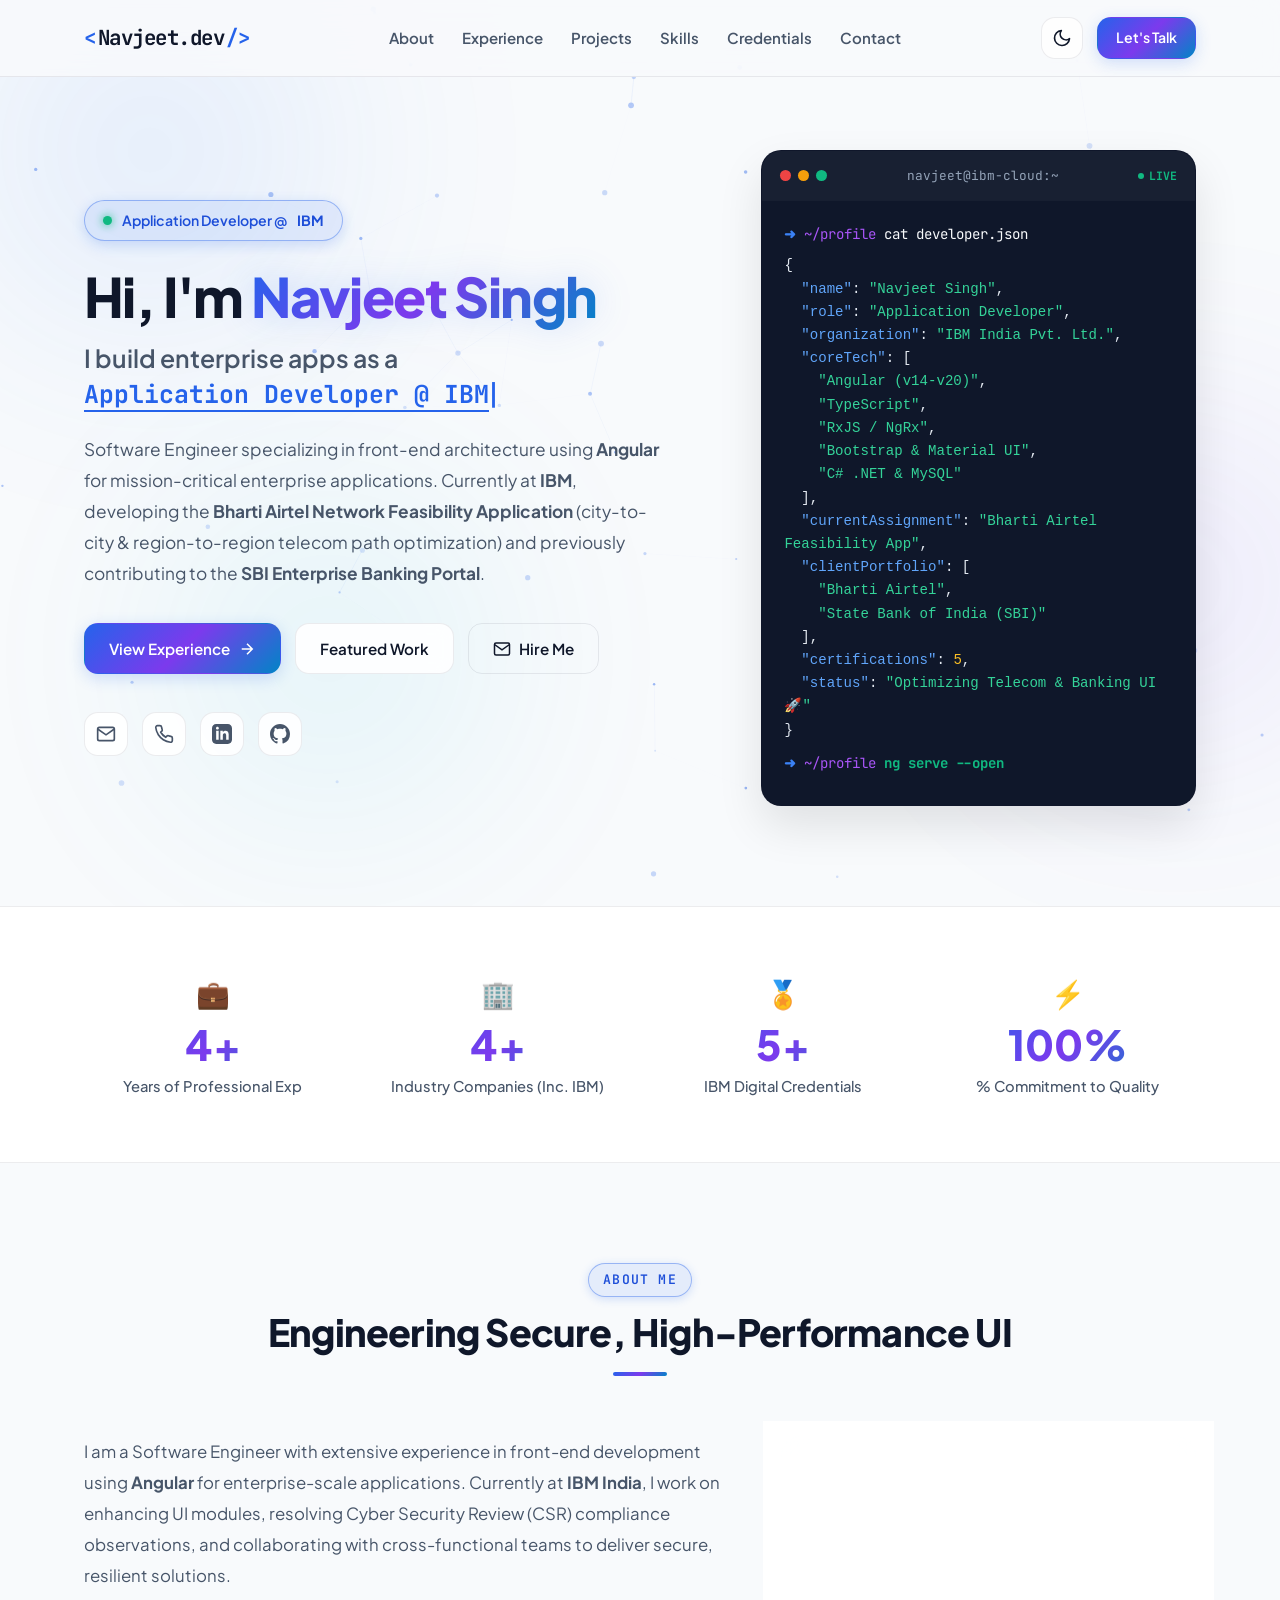
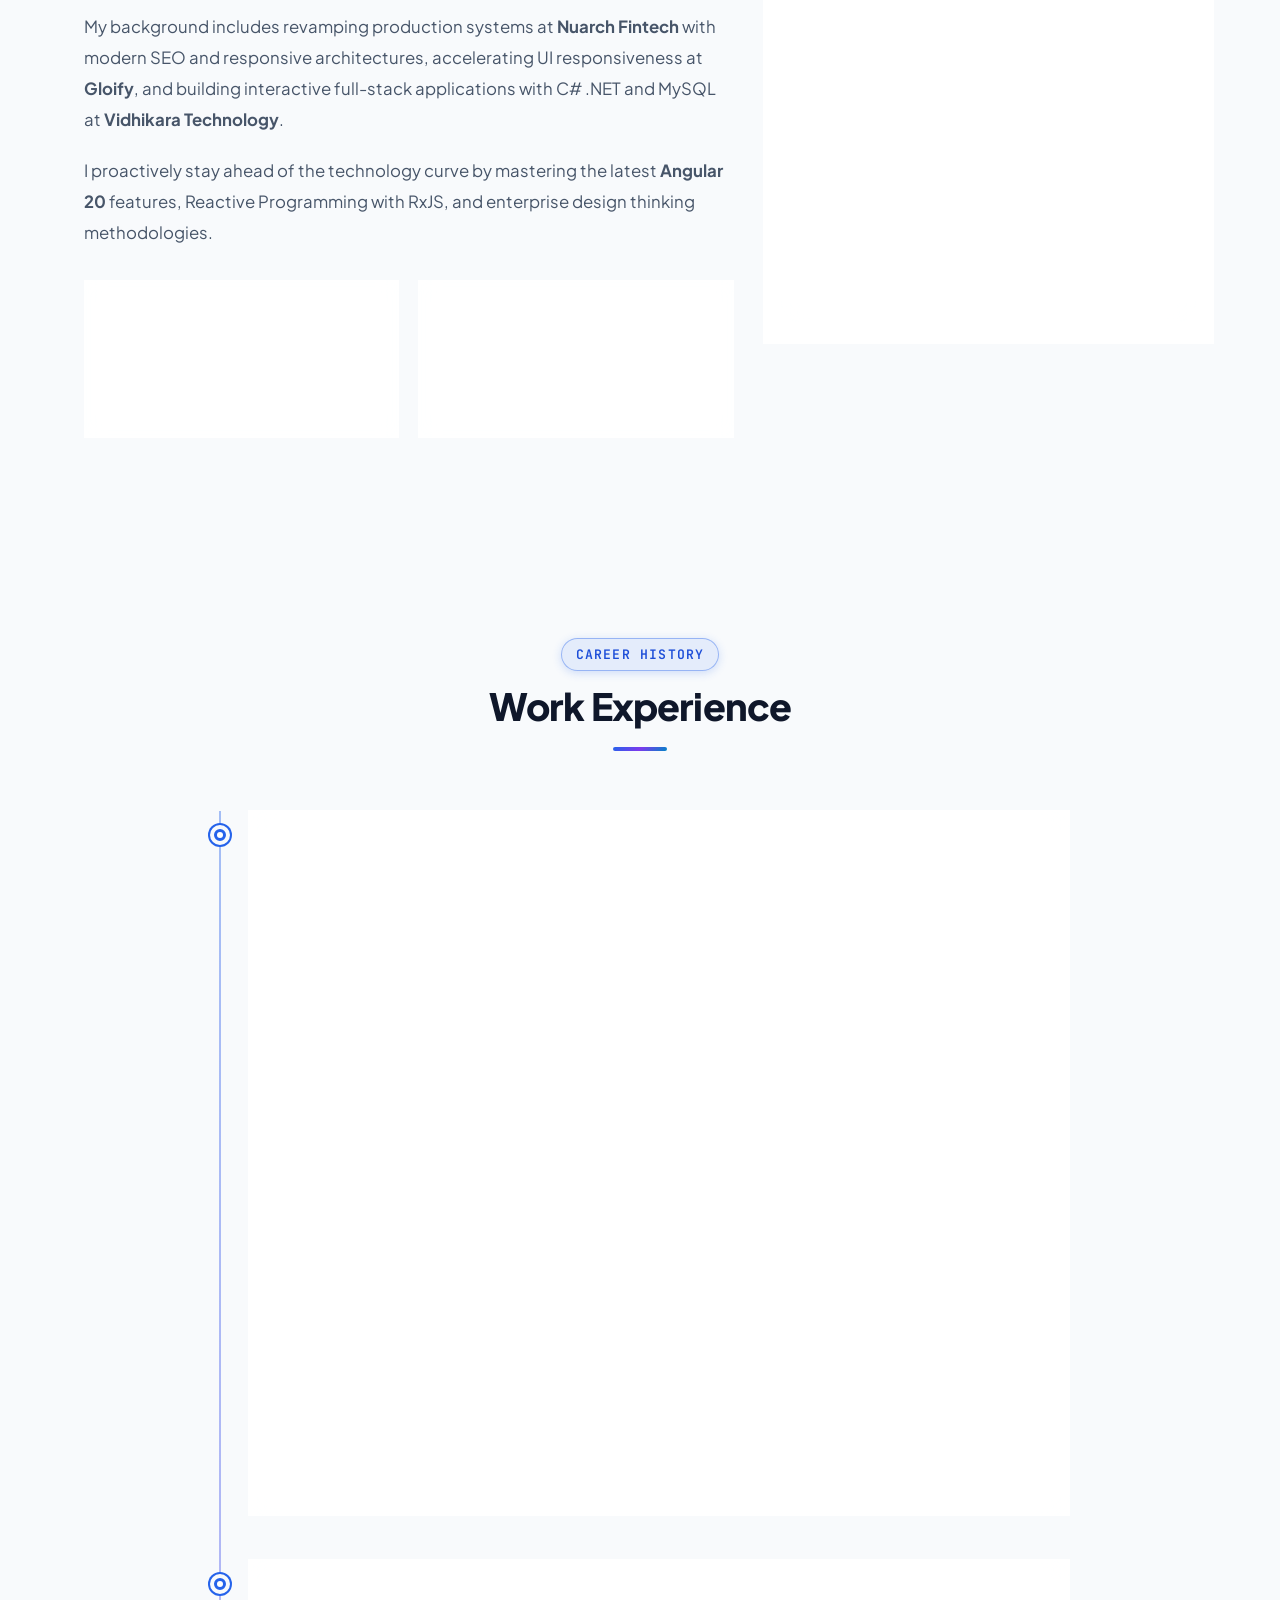
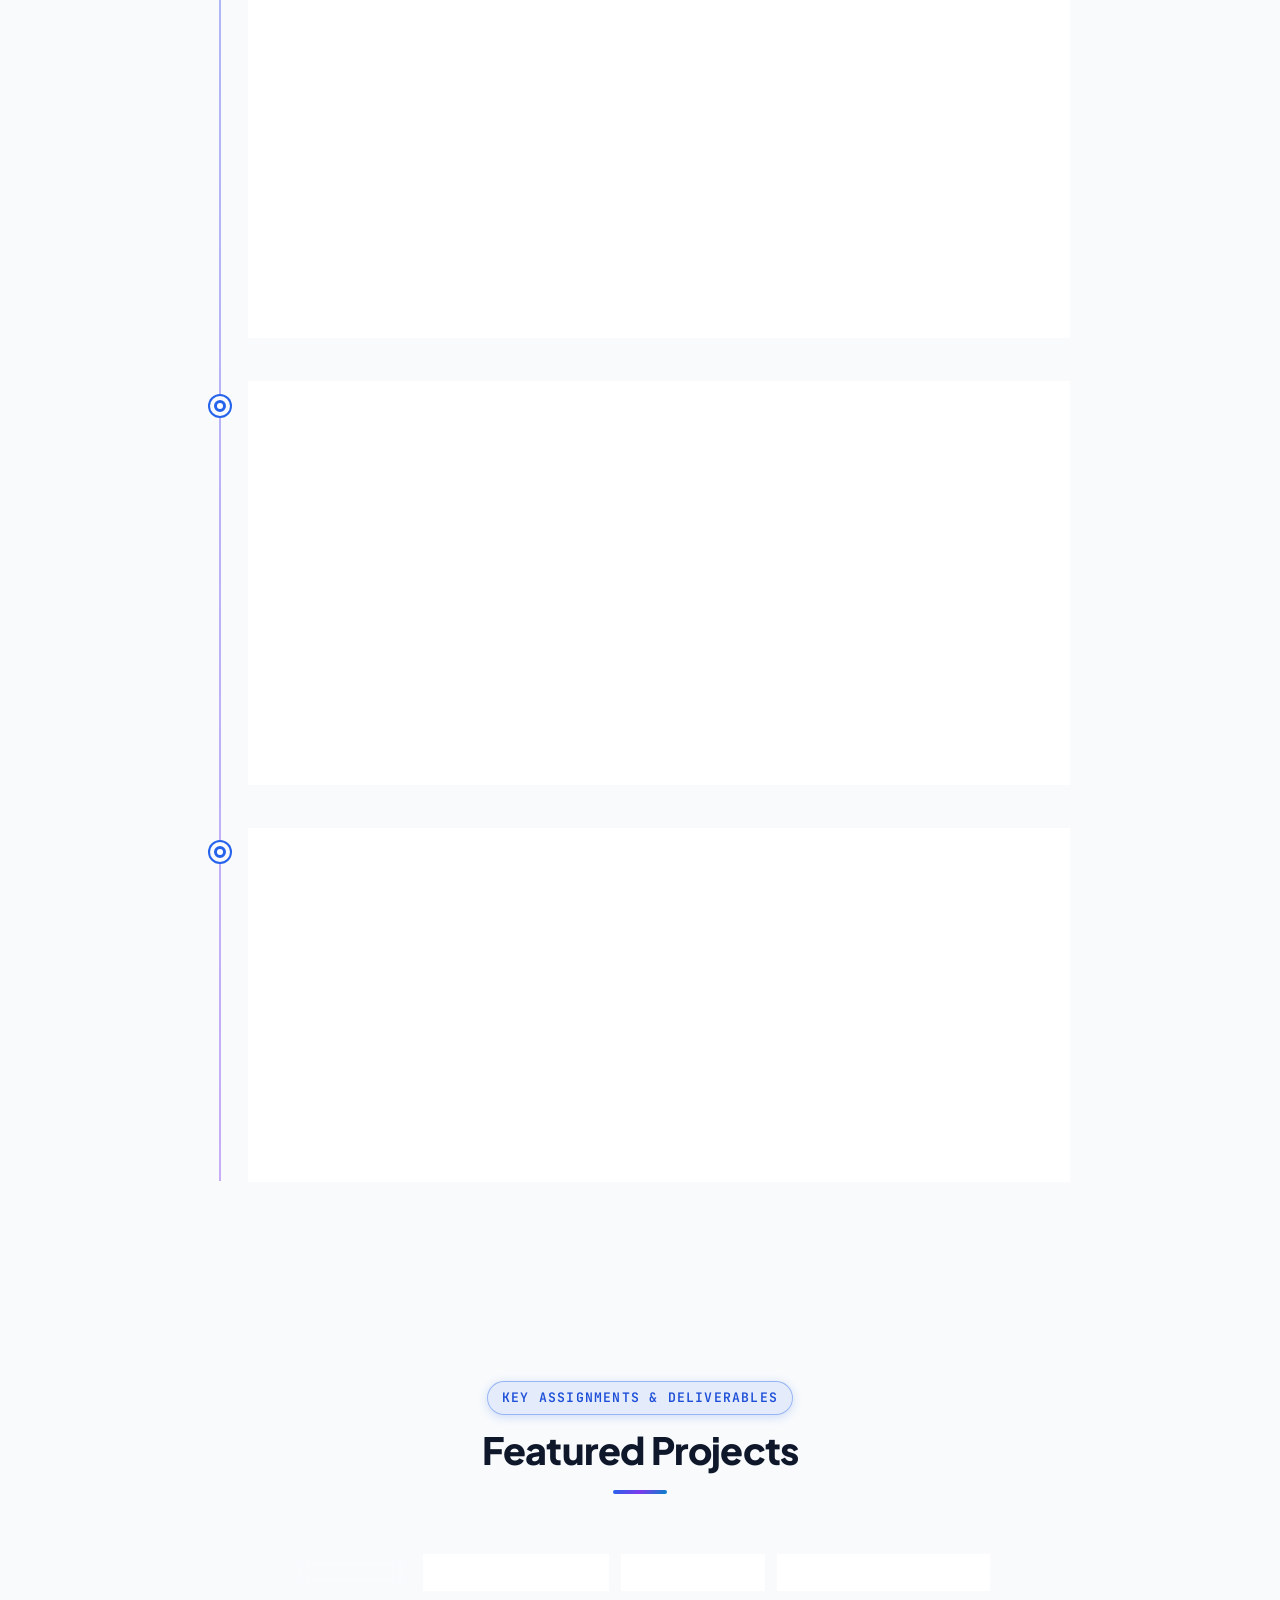
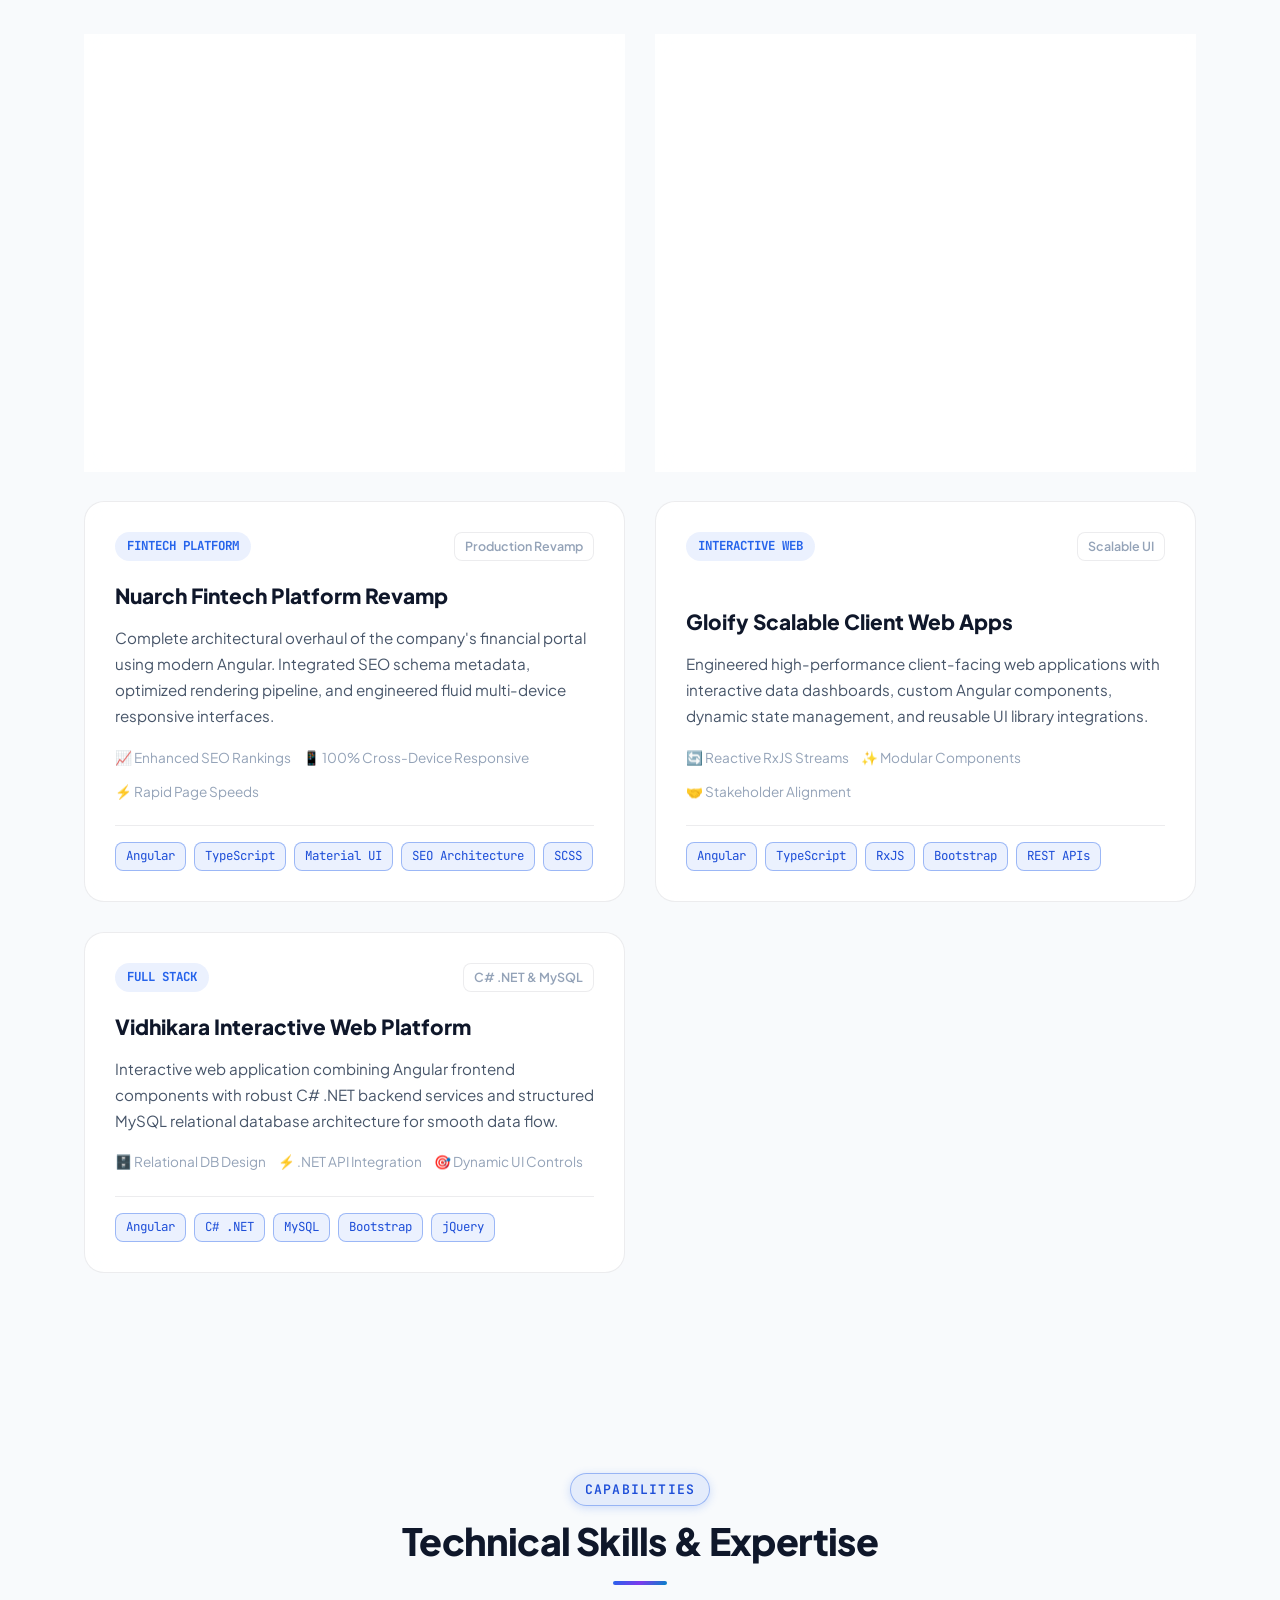
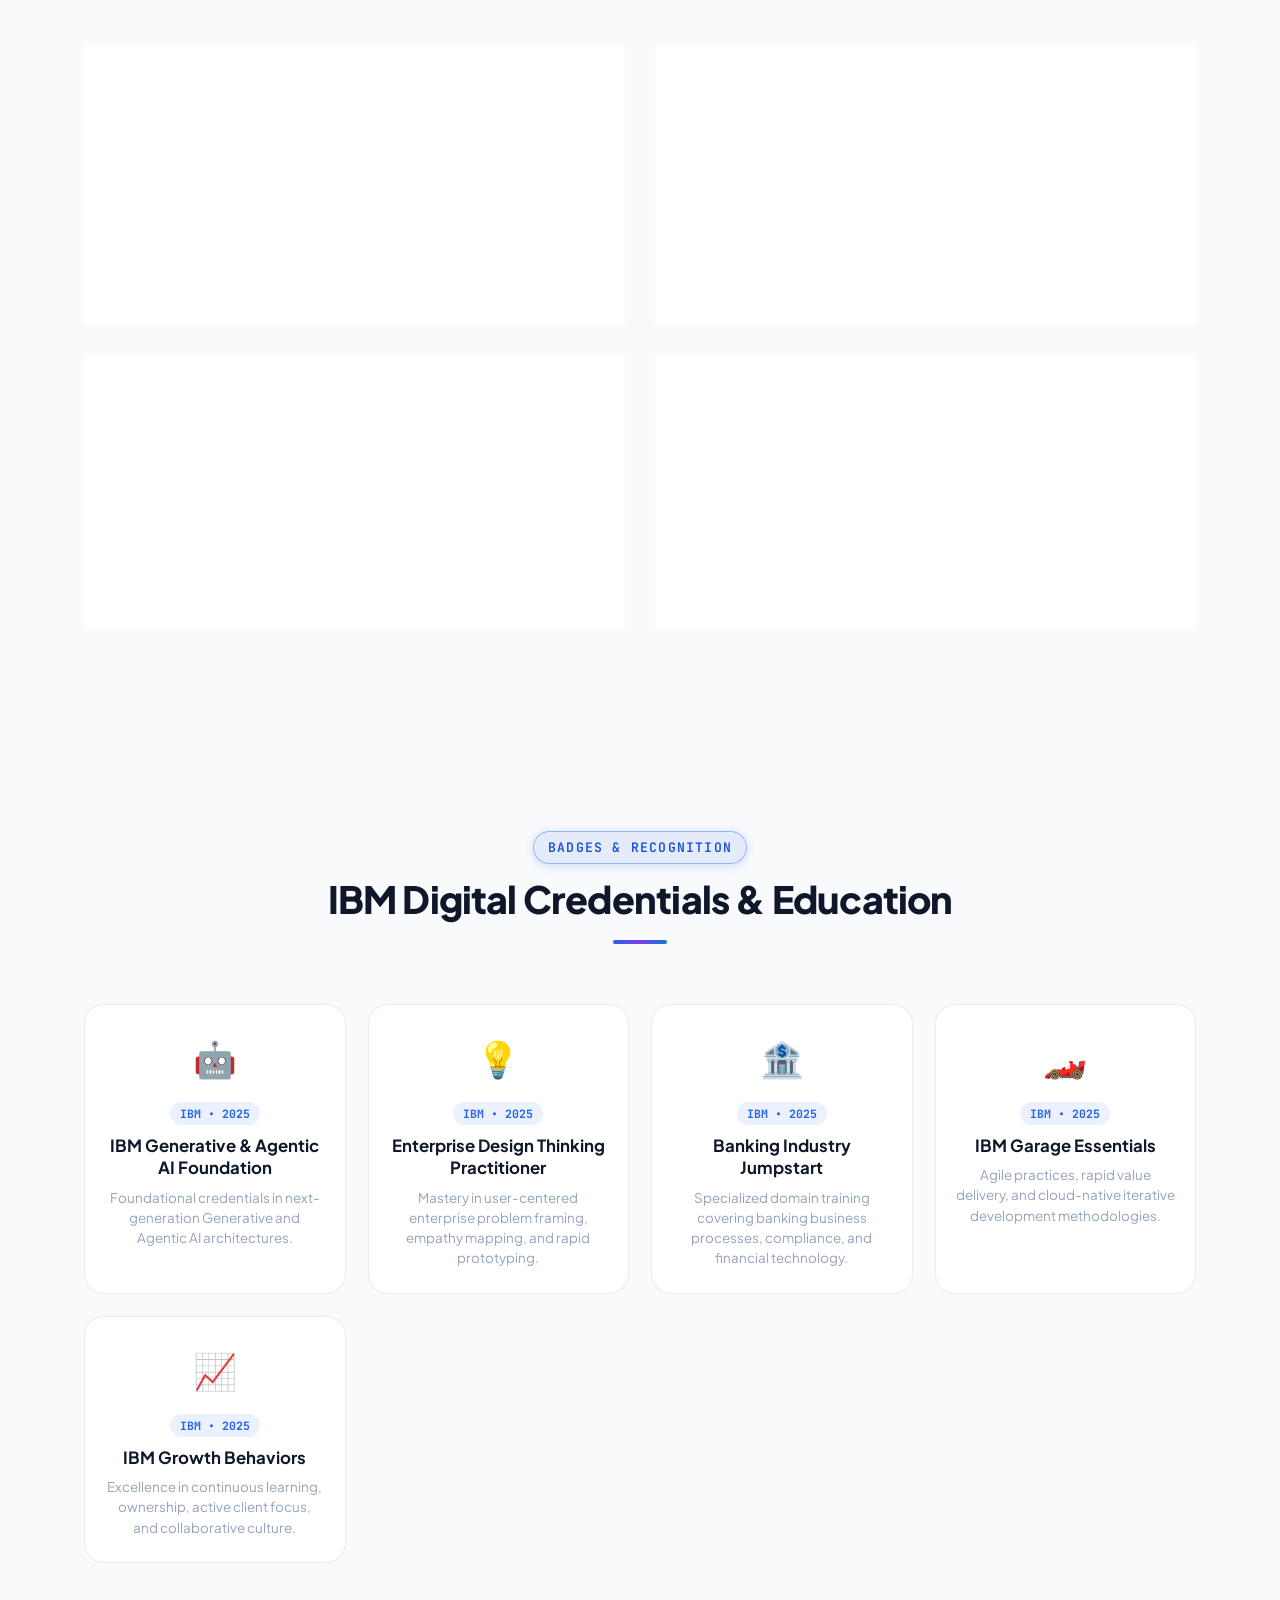
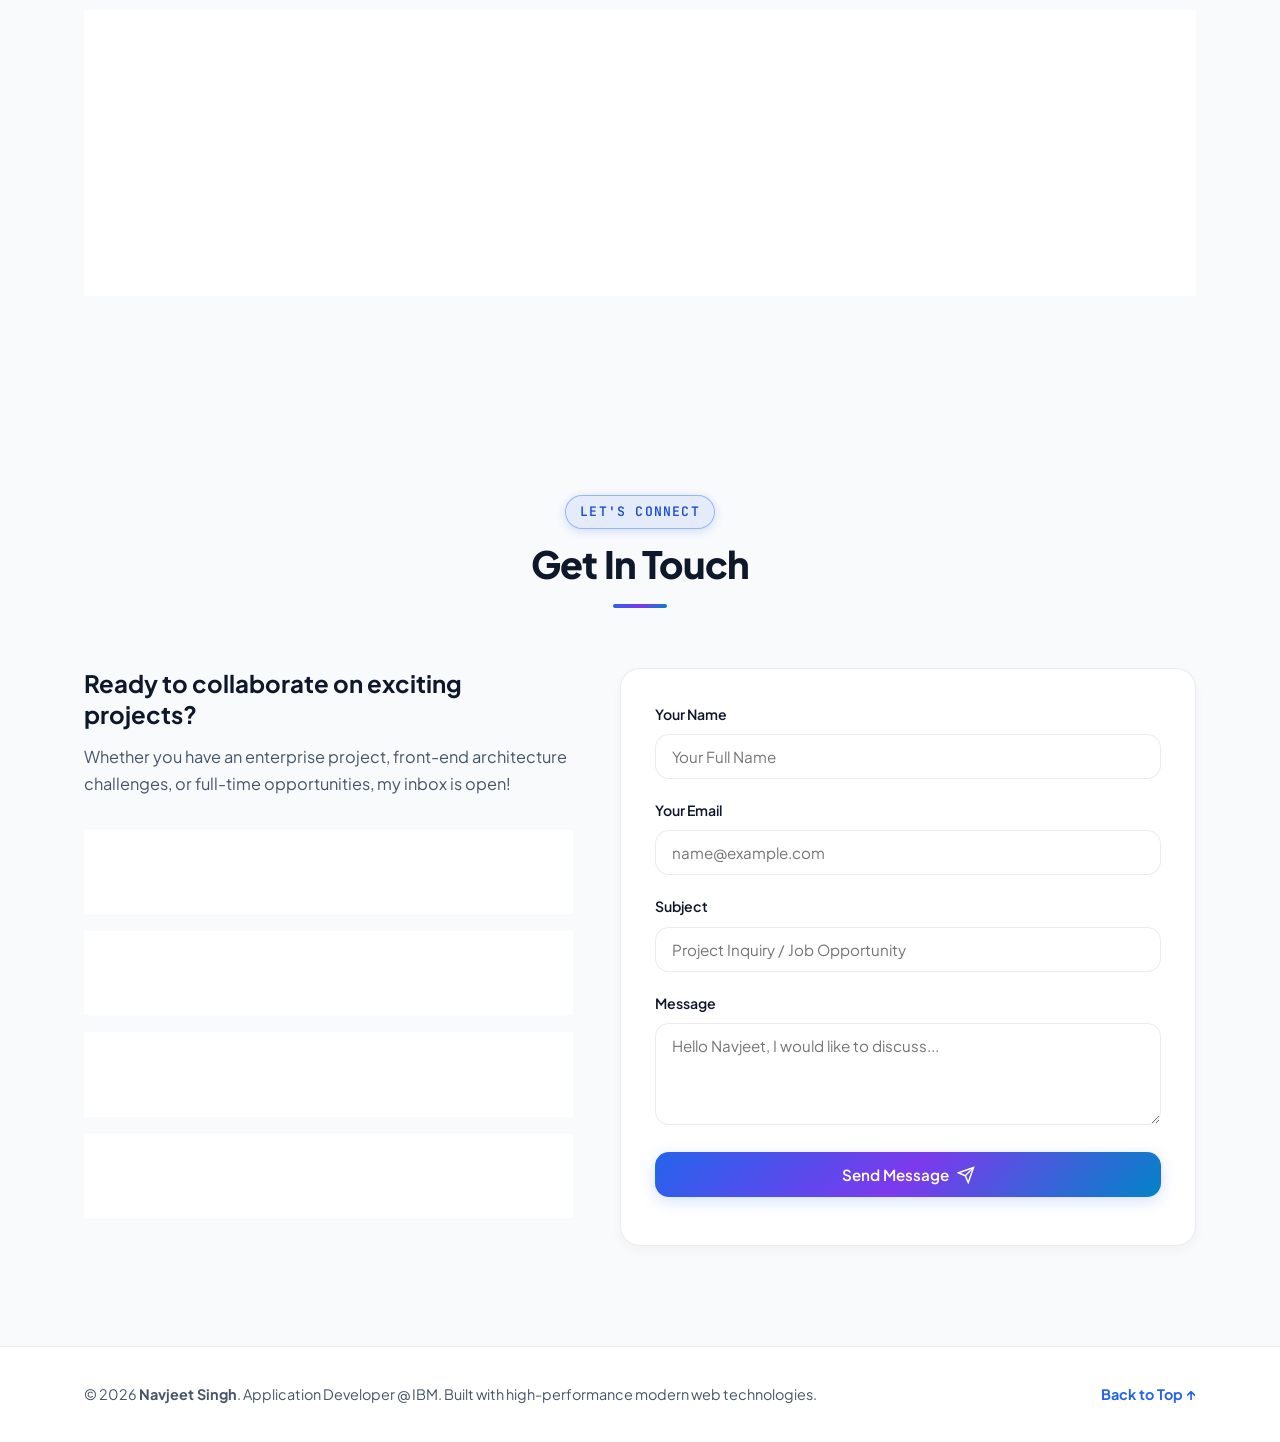
==== commit cde7d6cb: "Update profile GitHub link to NavjeetG" ====
--- a/index.html
+++ b/index.html
@@ -112,7 +112,7 @@
             <a href="https://linkedin.com" target="_blank" rel="noopener noreferrer" aria-label="LinkedIn" class="social-icon" title="LinkedIn Profile">
               <svg viewBox="0 0 24 24" fill="currentColor"><path d="M19 0h-14c-2.761 0-5 2.239-5 5v14c0 2.761 2.239 5 5 5h14c2.762 0 5-2.239 5-5v-14c0-2.761-2.238-5-5-5zm-11 19h-3v-11h3v11zm-1.5-12.268c-.966 0-1.75-.79-1.75-1.764s.784-1.764 1.75-1.764 1.75.79 1.75 1.764-.783 1.764-1.75 1.764zm13.5 12.268h-3v-5.604c0-3.368-4-3.113-4 0v5.604h-3v-11h3v1.765c1.396-2.586 7-2.777 7 2.476v6.759z"/></svg>
             </a>
-            <a href="https://github.com" target="_blank" rel="noopener noreferrer" aria-label="GitHub" class="social-icon" title="GitHub Profile">
+            <a href="https://github.com/NavjeetG" target="_blank" rel="noopener noreferrer" aria-label="GitHub" class="social-icon" title="GitHub Profile">
               <svg viewBox="0 0 24 24" fill="currentColor"><path d="M12 0C5.37 0 0 5.37 0 12c0 5.31 3.435 9.795 8.205 11.385.6.105.825-.255.825-.57 0-.285-.015-1.23-.015-2.235-3.015.555-3.795-.735-4.035-1.41-.135-.345-.72-1.41-1.23-1.695-.42-.225-1.02-.78-.015-.795.945-.015 1.62.87 1.845 1.23 1.08 1.815 2.805 1.305 3.495.99.105-.78.42-1.305.765-1.605-2.67-.3-5.46-1.335-5.46-5.925 0-1.305.465-2.385 1.23-3.225-.12-.3-.54-1.53.12-3.18 0 0 1.005-.315 3.3 1.23.96-.27 1.98-.405 3-.405s2.04.135 3 .405c2.295-1.56 3.3-1.23 3.3-1.23.66 1.65.24 2.88.12 3.18.765.84 1.23 1.905 1.23 3.225 0 4.605-2.805 5.625-5.475 5.925.435.375.81 1.095.81 2.22 0 1.605-.015 2.895-.015 3.3 0 .315.225.69.825.57A12.02 12.02 0 0 0 24 12c0-6.63-5.37-12-12-12z"/></svg>
             </a>
           </div>
